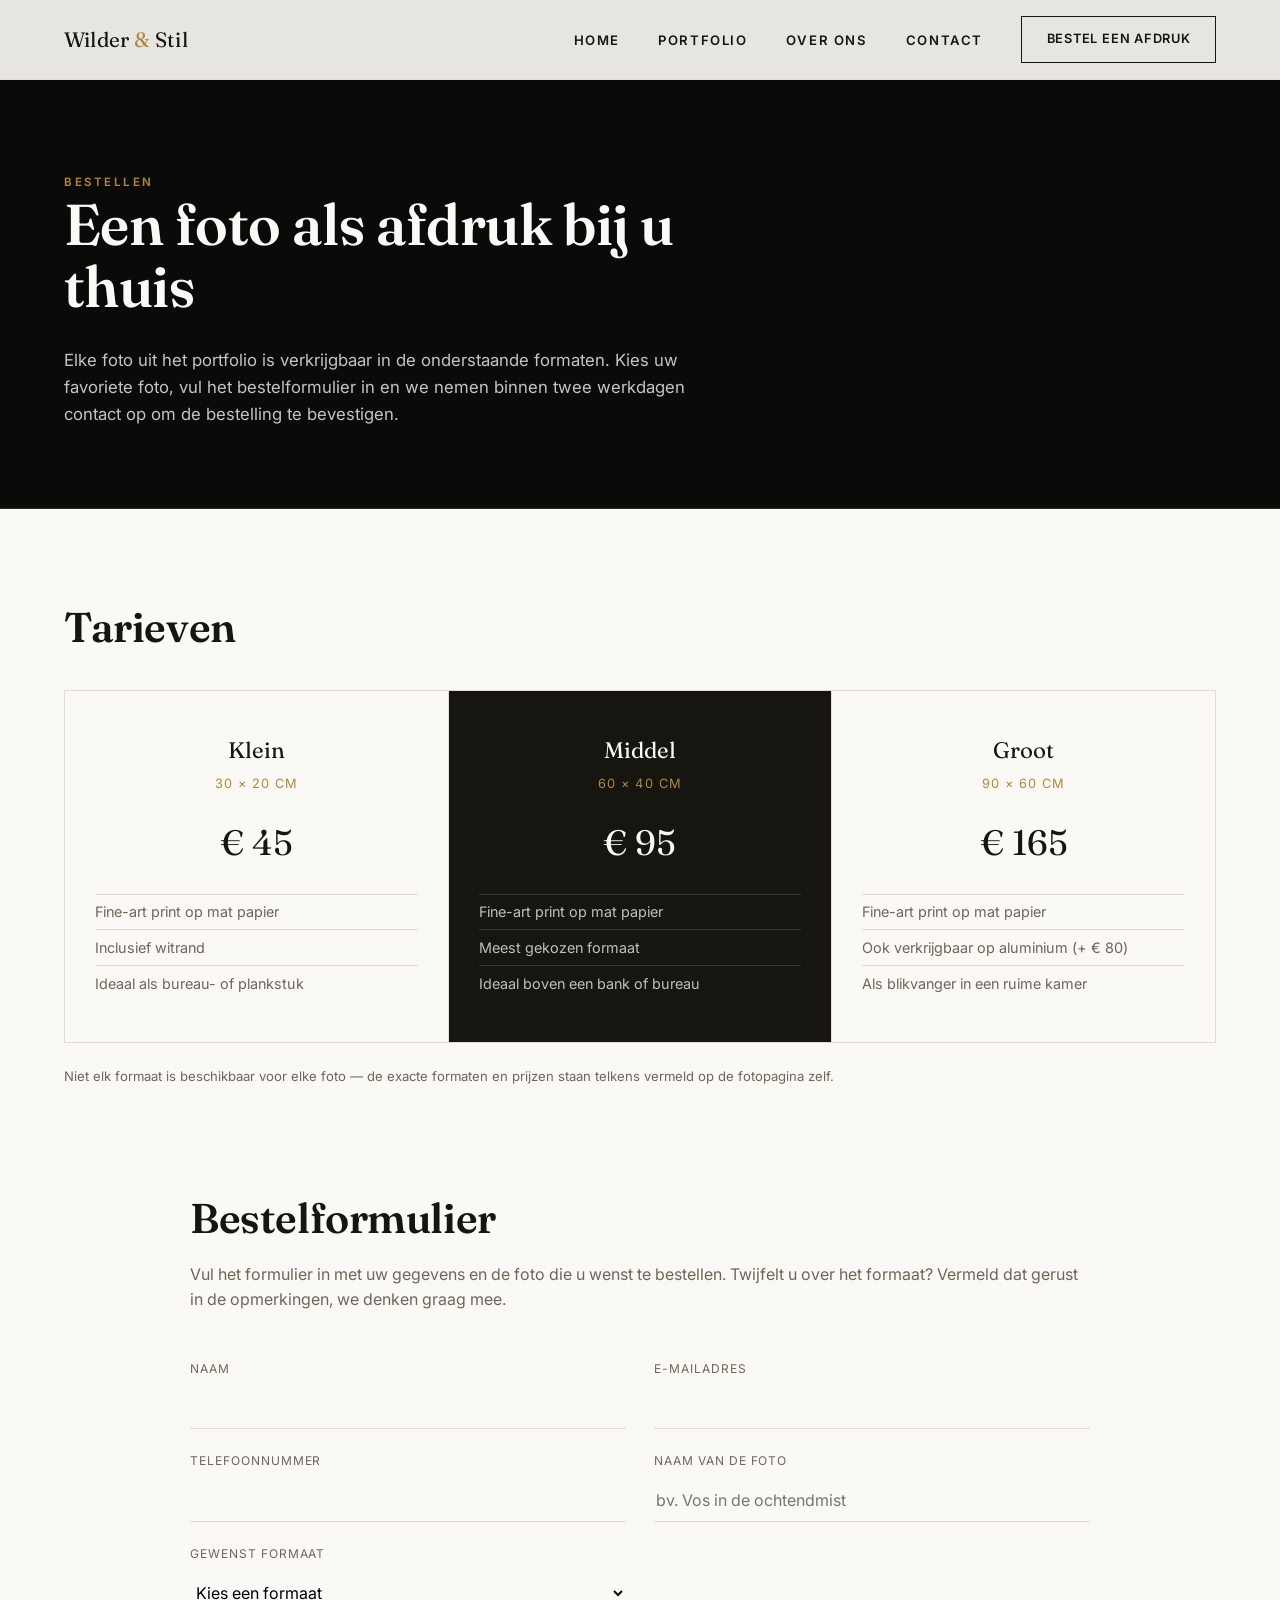
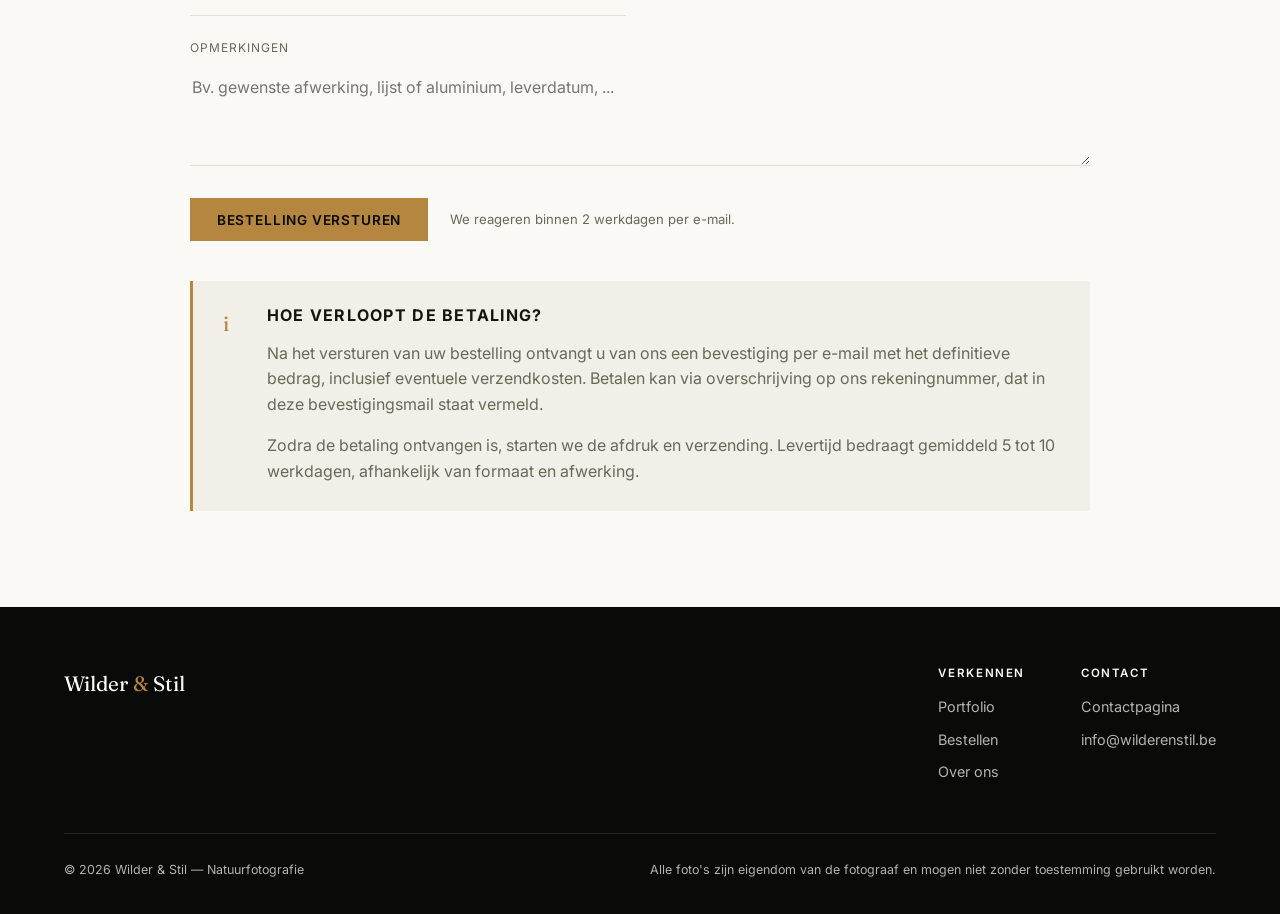
==== bestellen.html @ f69f2164 "Remove duplicate 'Bestellen' link from menu" ====
<!DOCTYPE html>
<html lang="nl">
<head>
<meta charset="UTF-8">
<meta name="viewport" content="width=device-width, initial-scale=1.0">
<title>Bestellen — Wilder &amp; Stil</title>
<meta name="description" content="Tarieven en bestelformulier voor afdrukken van natuurfotografie.">
<link rel="preconnect" href="https://fonts.googleapis.com">
<link href="https://fonts.googleapis.com/css2?family=Fraunces:opsz,wght@9..144,400;9..144,600;9..144,700&family=Inter:wght@400;500;600;700&display=swap" rel="stylesheet">
<link rel="stylesheet" href="css/style.css">
</head>
<body>

<header class="site-nav is-scrolled">
  <a href="index.html" class="logo">Wilder <span>&amp;</span> Stil</a>
  <button class="nav-toggle" aria-label="Menu" aria-expanded="false">☰</button>
  <nav>
    <ul class="nav-links">
      <li><a class="top-link" href="index.html">Home</a></li>
      <li class="has-menu">
        <a class="top-link" href="portfolio.html">Portfolio</a>
        <div class="mega-menu" data-mega-menu></div>
      </li>
      <li><a class="top-link" href="over-ons.html">Over ons</a></li>
      <li><a class="top-link" href="contact.html">Contact</a></li>
      <li><a class="btn btn-line nav-cta" href="bestellen.html">Bestel een afdruk</a></li>
    </ul>
  </nav>
</header>

<section class="page-header">
  <span class="eyebrow">Bestellen</span>
  <h1>Een foto als afdruk bij u thuis</h1>
  <p class="lead">Elke foto uit het portfolio is verkrijgbaar in de onderstaande formaten. Kies uw favoriete foto, vul het bestelformulier in en we nemen binnen twee werkdagen contact op om de bestelling te bevestigen.</p>
</section>

<!-- ============================================================ TARIEVEN -->
<section class="sectie" id="tarieven">
  <h2 style="margin-bottom:2.5rem;">Tarieven</h2>
  <div class="tarieven-grid">
    <div class="tarief-kaart">
      <div class="naam">Klein</div>
      <div class="maat">30 × 20 cm</div>
      <div class="prijs">€ 45</div>
      <ul>
        <li>Fine-art print op mat papier</li>
        <li>Inclusief witrand</li>
        <li>Ideaal als bureau- of plankstuk</li>
      </ul>
    </div>
    <div class="tarief-kaart uitgelicht">
      <div class="naam">Middel</div>
      <div class="maat">60 × 40 cm</div>
      <div class="prijs">€ 95</div>
      <ul>
        <li>Fine-art print op mat papier</li>
        <li>Meest gekozen formaat</li>
        <li>Ideaal boven een bank of bureau</li>
      </ul>
    </div>
    <div class="tarief-kaart">
      <div class="naam">Groot</div>
      <div class="maat">90 × 60 cm</div>
      <div class="prijs">€ 165</div>
      <ul>
        <li>Fine-art print op mat papier</li>
        <li>Ook verkrijgbaar op aluminium (+ € 80)</li>
        <li>Als blikvanger in een ruime kamer</li>
      </ul>
    </div>
  </div>
  <p class="form-note" style="margin-top:1.4rem;">Niet elk formaat is beschikbaar voor elke foto — de exacte formaten en prijzen staan telkens vermeld op de fotopagina zelf.</p>
</section>

<!-- ============================================================ BESTELFORMULIER -->
<section class="sectie" style="padding-top:0;">
  <div class="sectie-smal" style="max-width:900px;">
    <h2>Bestelformulier</h2>
    <p style="color:var(--c-tekst-zacht);">Vul het formulier in met uw gegevens en de foto die u wenst te bestellen. Twijfelt u over het formaat? Vermeld dat gerust in de opmerkingen, we denken graag mee.</p>

    <!-- Dit formulier gebruikt een mailto-koppeling zodat het meteen werkt
         op GitHub Pages, zonder server nodig. Wilt u de bestelling liever
         rechtstreeks in een online formulier ontvangen (bv. via Formspree
         of Netlify Forms), vervang dan de action + method hieronder door
         de instructies van die dienst. -->
    <form id="bestelformulier" class="form-grid">
      <div class="veld">
        <label for="naam">Naam</label>
        <input type="text" id="naam" name="naam" required>
      </div>
      <div class="veld">
        <label for="email">E-mailadres</label>
        <input type="email" id="email" name="email" required>
      </div>
      <div class="veld">
        <label for="telefoon">Telefoonnummer</label>
        <input type="tel" id="telefoon" name="telefoon">
      </div>
      <div class="veld">
        <label for="fotoNaam">Naam van de foto</label>
        <input type="text" id="fotoNaam" name="fotoNaam" placeholder="bv. Vos in de ochtendmist" required>
      </div>
      <div class="veld">
        <label for="formaat">Gewenst formaat</label>
        <select id="formaat" name="formaat" required>
          <option value="">Kies een formaat</option>
          <option value="30x20">30 × 20 cm — € 45</option>
          <option value="60x40">60 × 40 cm — € 95</option>
          <option value="90x60">90 × 60 cm — € 165</option>
          <option value="alu-90x60">Op aluminium, 90 × 60 cm — € 245</option>
          <option value="anders">Ander / niet zeker, zie opmerkingen</option>
        </select>
      </div>
      <div class="veld volledig">
        <label for="opmerkingen">Opmerkingen</label>
        <textarea id="opmerkingen" name="opmerkingen" placeholder="Bv. gewenste afwerking, lijst of aluminium, leverdatum, ..."></textarea>
      </div>
      <div class="volledig form-actions">
        <button type="submit" class="btn btn-goud">Bestelling versturen</button>
        <span class="form-note">We reageren binnen 2 werkdagen per e-mail.</span>
      </div>
    </form>
    <p class="form-succes" id="formSucces">Bedankt! Uw e-mailprogramma opent met de bestelgegevens al ingevuld — verstuur die e-mail om de bestelling definitief te maken.</p>

    <!-- ============================================================ BETALING -->
    <div class="betaal-info">
      <span class="stap-nr">i</span>
      <div>
        <h3 style="font-size:1rem;text-transform:uppercase;letter-spacing:.08em;font-family:var(--font-body);font-weight:700;margin-bottom:.5rem;">Hoe verloopt de betaling?</h3>
        <p style="color:var(--c-tekst-zacht);margin-bottom:.6rem;">Na het versturen van uw bestelling ontvangt u van ons een bevestiging per e-mail met het definitieve bedrag, inclusief eventuele verzendkosten. Betalen kan via overschrijving op ons rekeningnummer, dat in deze bevestigingsmail staat vermeld.</p>
        <p style="color:var(--c-tekst-zacht);margin-bottom:0;">Zodra de betaling ontvangen is, starten we de afdruk en verzending. Levertijd bedraagt gemiddeld 5 tot 10 werkdagen, afhankelijk van formaat en afwerking.</p>
      </div>
    </div>
  </div>
</section>

<footer class="site-footer">
  <div class="footer-top">
    <a href="index.html" class="logo">Wilder <span>&amp;</span> Stil</a>
    <div class="footer-links">
      <div>
        <h4>Verkennen</h4>
        <ul>
          <li><a href="portfolio.html">Portfolio</a></li>
          <li><a href="bestellen.html">Bestellen</a></li>
          <li><a href="over-ons.html">Over ons</a></li>
        </ul>
      </div>
      <div>
        <h4>Contact</h4>
        <ul>
          <li><a href="contact.html">Contactpagina</a></li>
          <li><a href="mailto:info@wilderenstil.be">info@wilderenstil.be</a></li>
        </ul>
      </div>
    </div>
  </div>
  <div class="footer-bottom">
    <span>© 2026 Wilder &amp; Stil — Natuurfotografie</span>
    <span>Alle foto's zijn eigendom van de fotograaf en mogen niet zonder toestemming gebruikt worden.</span>
  </div>
</footer>

<script src="js/data.js"></script>
<script src="js/main.js"></script>
<script>
  // Foto vooraf invullen als je via een fotopagina naar "Bestel deze foto" komt
  const parametersUrl = new URLSearchParams(window.location.search);
  const meegegevenTitel = parametersUrl.get("titel");
  if (meegegevenTitel){
    document.getElementById("fotoNaam").value = decodeURIComponent(meegegevenTitel.replace(/\+/g, " "));
  }

  // Formulier: bouwt een mailto-link op met alle gegevens, zodat de
  // bestelling meteen werkt zonder server (ideaal voor GitHub Pages).
  document.getElementById("bestelformulier").addEventListener("submit", function(e){
    e.preventDefault();
    const data = new FormData(this);
    const onderwerp = encodeURIComponent(`Bestelling: ${data.get("fotoNaam")}`);
    const body = encodeURIComponent(
`Naam: ${data.get("naam")}
E-mail: ${data.get("email")}
Telefoon: ${data.get("telefoon")}
Foto: ${data.get("fotoNaam")}
Formaat: ${data.get("formaat")}
Opmerkingen: ${data.get("opmerkingen")}`
    );
    window.location.href = `mailto:info@wilderenstil.be?subject=${onderwerp}&body=${body}`;
    document.getElementById("formSucces").classList.add("zichtbaar");
  });
</script>
</body>
</html>
---- css/style.css ----
/* ==========================================================================
   NATUURFOTOGRAFIE — stijlsysteem
   Kleur: ivoor / inkt / noir met een goud-accent.
   Type: Fraunces (display, met karakter) + Inter (body/UI).
   Signature: de "horizon-reveal" — bij het scrollen tekent een dunne
   gouden lijn zichzelf, als een horizon die verschijnt, terwijl de
   inhoud van elke sectie vanaf de zijkant instroomt.
   ========================================================================== */

:root{
  --c-ivoor:      #FAF9F5;
  --c-ivoor-dim:  #F1EFE8;
  --c-inkt:       #16150F;
  --c-noir:       #0A0A08;
  --c-noir-2:     #131210;
  --c-goud:       #B4863F;
  --c-goud-licht: #DDBD7C;
  --c-goud-dim:   #8C6A32;
  --c-lijn-licht: #E1DED2;
  --c-lijn-donker:#2A2820;
  --c-tekst-zacht:#6B6858;

  --font-display: 'Fraunces', 'Iowan Old Style', serif;
  --font-body:    'Inter', -apple-system, BlinkMacSystemFont, sans-serif;

  --maxw: 1320px;
  --pad: clamp(20px, 5vw, 72px);

  --dur: 0.9s;
  --ease: cubic-bezier(.22,.61,.36,1);
}

*, *::before, *::after{ box-sizing: border-box; }
html{ scroll-behavior: smooth; }
@media (prefers-reduced-motion: reduce){
  html{ scroll-behavior: auto; }
  *, *::before, *::after{ animation-duration: 0.001ms !important; transition-duration: 0.001ms !important; }
}

body{
  margin:0;
  background: var(--c-ivoor);
  color: var(--c-inkt);
  font-family: var(--font-body);
  font-size: 16px;
  line-height: 1.6;
  -webkit-font-smoothing: antialiased;
}

img{ max-width:100%; display:block; }
a{ color:inherit; text-decoration:none; }
ul{ margin:0; padding:0; list-style:none; }
button{ font-family: inherit; cursor:pointer; }
input, textarea, select{ font-family: inherit; font-size: 1rem; }

h1,h2,h3,h4{
  font-family: var(--font-display);
  font-weight: 600;
  line-height: 1.08;
  margin: 0 0 .5em;
  letter-spacing: -0.01em;
}

.eyebrow{
  font-family: var(--font-body);
  font-size: .72rem;
  letter-spacing: .22em;
  text-transform: uppercase;
  color: var(--c-goud);
  font-weight: 600;
}

.wrap{ max-width: var(--maxw); margin: 0 auto; padding-left: var(--pad); padding-right: var(--pad); }

/* -------------------------------------------------------------- knoppen */
.btn{
  display:inline-flex;
  align-items:center;
  gap:.6em;
  padding: .95em 1.9em;
  border: 1px solid currentColor;
  background: transparent;
  font-size: .85rem;
  letter-spacing: .06em;
  text-transform: uppercase;
  font-weight: 600;
  transition: background var(--dur) var(--ease), color var(--dur) var(--ease), border-color var(--dur) var(--ease);
}
.btn-goud{
  color: var(--c-noir);
  background: var(--c-goud);
  border-color: var(--c-goud);
}
.btn-goud:hover{ background: var(--c-goud-licht); border-color: var(--c-goud-licht); }
.btn-line{ color: inherit; }
.btn-line:hover{ background: var(--c-inkt); color: var(--c-ivoor); border-color: var(--c-inkt); }
.btn-line.licht:hover{ background: var(--c-ivoor); color: var(--c-inkt); border-color: var(--c-ivoor); }

/* -------------------------------------------------------------- navigatie */
.site-nav{
  position: fixed;
  top:0; left:0; right:0;
  z-index: 100;
  display:flex;
  align-items:center;
  justify-content:space-between;
  padding: 26px var(--pad);
  color: var(--c-ivoor);
  transition: background var(--dur) var(--ease), padding var(--dur) var(--ease), color var(--dur) var(--ease), box-shadow var(--dur) var(--ease);
}
.site-nav.is-scrolled{
  background: rgba(250,249,245,.92);
  backdrop-filter: blur(10px);
  color: var(--c-inkt);
  padding-top: 16px;
  padding-bottom: 16px;
  box-shadow: 0 1px 0 var(--c-lijn-licht);
}
.site-nav .logo{
  font-family: var(--font-display);
  font-size: 1.3rem;
  letter-spacing: .01em;
}
.site-nav .logo span{ color: var(--c-goud); }

.nav-links{ display:flex; align-items:center; gap: 2.4rem; }
.nav-links > li{ position: relative; }
.nav-links a.top-link{
  font-size: .82rem;
  letter-spacing:.12em;
  text-transform: uppercase;
  font-weight: 600;
  padding: 6px 0;
  position:relative;
}
.nav-links a.top-link::after{
  content:"";
  position:absolute; left:0; bottom:-2px;
  height:1px; width:100%;
  background: var(--c-goud);
  transform: scaleX(0);
  transform-origin: right;
  transition: transform .4s var(--ease);
}
.nav-links a.top-link:hover::after,
.nav-links li.has-menu:hover a.top-link::after{ transform: scaleX(1); transform-origin: left; }

.nav-cta{ font-size:.8rem; }

.nav-toggle{ display:none; }

/* mini-menu: enkel categorienamen bij hover op "Portfolio" — bewust
   zonder foto's, zodat je snel en rustig een categorie kiest. Foto's
   verschijnen pas op de portfolio-pagina zelf. */
.mega-menu{
  position:absolute;
  top: 100%; left: 50%;
  transform: translate(-50%, 4px);
  margin-top: 22px;
  min-width: 220px;
  background: var(--c-ivoor);
  color: var(--c-inkt);
  box-shadow: 0 20px 48px rgba(10,10,8,.22);
  border-top: 2px solid var(--c-goud);
  padding: 10px 0;
  display:flex;
  flex-direction: column;
  opacity:0;
  visibility:hidden;
  transition: opacity .25s var(--ease), transform .25s var(--ease), visibility .25s;
}
.nav-links li.has-menu:hover .mega-menu,
.nav-links li.has-menu:focus-within .mega-menu{
  opacity:1; visibility:visible; transform: translate(-50%, 0);
}
.mega-menu a{
  display:flex;
  align-items:center;
  justify-content:space-between;
  gap: 14px;
  padding: 13px 22px;
  font-size:.82rem;
  letter-spacing:.03em;
  transition: background .2s, padding-left .2s var(--ease), color .2s;
}
.mega-menu a::after{
  content:"→";
  color: var(--c-goud);
  opacity:0;
  transform: translateX(-4px);
  transition: opacity .2s var(--ease), transform .2s var(--ease);
}
.mega-menu a:hover{
  background: var(--c-ivoor-dim);
  padding-left: 26px;
  color: var(--c-goud-dim);
}
.mega-menu a:hover::after{ opacity:1; transform: translateX(0); }
.mega-menu a + a{ border-top: 1px solid var(--c-lijn-licht); }

/* ============================================================== HERO / SLIDESHOW */
.hero{
  position: relative;
  height: 100vh;
  min-height: 560px;
  width:100%;
  overflow: hidden;
  background: var(--c-noir);
}
.hero-slide{
  position:absolute; inset:0;
  background-size: cover;
  background-position: center;
  opacity:0;
  transform: scale(1.08);
  transition: opacity 1.6s ease, transform 8s linear;
}
.hero-slide.is-active{ opacity:1; transform: scale(1); }
.hero::after{
  content:"";
  position:absolute; inset:0;
  background: linear-gradient(180deg, rgba(10,10,8,.35) 0%, rgba(10,10,8,.15) 40%, rgba(10,10,8,.65) 100%);
  pointer-events:none;
}
.hero-inner{
  position: relative;
  z-index: 2;
  height:100%;
  display:flex;
  flex-direction:column;
  justify-content:flex-end;
  padding: 0 var(--pad) 88px;
  color: var(--c-ivoor);
}
.hero-inner .eyebrow{ color: var(--c-goud-licht); }
.hero-title{
  font-size: clamp(2.6rem, 6vw, 5.4rem);
  max-width: 14ch;
}
.hero-sub{
  max-width: 46ch;
  color: rgba(250,249,245,.86);
  font-size: 1.05rem;
  margin-bottom: 2rem;
}
.hero-actions{ display:flex; gap: 1rem; flex-wrap:wrap; }

.hero-dots{
  position:absolute;
  right: var(--pad); bottom: 46px;
  z-index: 3;
  display:flex; gap:.5rem;
}
.hero-dots button{
  width:26px; height:2px; border:0; background: rgba(250,249,245,.4); padding:0;
  transition: background .4s;
}
.hero-dots button.is-active{ background: var(--c-goud); }

.scroll-cue{
  position:absolute;
  left: var(--pad); bottom: 46px;
  z-index:3;
  color: rgba(250,249,245,.8);
  display:flex; align-items:center; gap:.7rem;
  font-size:.72rem; letter-spacing:.18em; text-transform:uppercase;
}
.scroll-cue .line{ width:1px; height:34px; background: rgba(250,249,245,.5); position:relative; overflow:hidden; }
.scroll-cue .line::after{
  content:""; position:absolute; left:0; top:-100%; width:100%; height:100%;
  background: var(--c-goud);
  animation: cue-fall 1.8s ease-in-out infinite;
}
@keyframes cue-fall{ 0%{ top:-100%; } 60%{ top:100%; } 100%{ top:100%; } }

/* ============================================================== REVEAL-BARS (home) */
.bars{ background: var(--c-ivoor); }
.bar{
  display:grid;
  grid-template-columns: 1fr 1fr;
  min-height: 62vh;
  border-top: 1px solid var(--c-lijn-licht);
  overflow:hidden;
}
.bar:nth-of-type(even) .bar-media{ order:2; }
.bar-media{
  position:relative;
  overflow:hidden;
  clip-path: inset(0 100% 0 0);
  transition: clip-path 1.1s var(--ease);
}
.bar:nth-of-type(even) .bar-media{ clip-path: inset(0 0 0 100%); }
.bar.in-view .bar-media{ clip-path: inset(0 0 0 0); }
.bar-media img{
  width:100%; height:100%; object-fit:cover;
  transform: scale(1.12);
  transition: transform 1.3s var(--ease);
}
.bar.in-view .bar-media img{ transform: scale(1); }

.bar-content{
  display:flex; flex-direction:column; justify-content:center;
  padding: clamp(32px, 5vw, 80px);
  position:relative;
}
.bar-content .horizon{
  width:0; height:1px; background: var(--c-goud);
  margin-bottom: 26px;
  transition: width 1s var(--ease) .25s;
}
.bar.in-view .bar-content .horizon{ width: 64px; }

.bar-content .opacity-group{
  opacity:0; transform: translateY(18px);
  transition: opacity .9s var(--ease) .3s, transform .9s var(--ease) .3s;
}
.bar.in-view .bar-content .opacity-group{ opacity:1; transform: translateY(0); }

.bar-content h3{ font-size: clamp(1.9rem, 3vw, 2.7rem); }
.bar-content p{ color: var(--c-tekst-zacht); max-width: 46ch; margin-bottom: 1.7rem; }

@media (max-width: 860px){
  .bar{ grid-template-columns: 1fr; min-height: auto; }
  .bar-media{ height: 46vh; clip-path: inset(0 0 100% 0) !important; }
  .bar.in-view .bar-media{ clip-path: inset(0 0 0 0) !important; }
  .mega-menu{ grid-template-columns: repeat(2, 1fr); left:0; transform: translate(0,8px); }
  .nav-links li.has-menu:hover .mega-menu{ transform: translate(0,0); }
}

/* ============================================================== PAGINA-HEADER (niet-home) */
.page-header{
  padding: 168px var(--pad) 64px;
  background: var(--c-noir);
  color: var(--c-ivoor);
  border-bottom: 1px solid var(--c-lijn-donker);
}
.page-header.licht{
  background: var(--c-ivoor); color: var(--c-inkt);
  border-bottom-color: var(--c-lijn-licht);
}
.page-header h1{ font-size: clamp(2.2rem, 4.6vw, 3.6rem); max-width: 18ch; }
.page-header p.lead{ max-width: 58ch; color: rgba(250,249,245,.78); font-size: 1.05rem; }
.page-header.licht p.lead{ color: var(--c-tekst-zacht); }

/* ============================================================== PORTFOLIO — categorieën overzicht */
.cat-grid{
  display:grid;
  grid-template-columns: repeat(3, 1fr);
  gap: 2px;
  background: var(--c-lijn-licht);
}
.cat-card{
  position:relative;
  aspect-ratio: 3/4;
  overflow:hidden;
  background: var(--c-noir);
  display:block;
}
.cat-card img{
  width:100%; height:100%; object-fit:cover;
  transition: transform 1s var(--ease), filter .6s;
  filter: saturate(.92) brightness(.86);
}
.cat-card:hover img{ transform: scale(1.06); filter: saturate(1) brightness(.72); }
.cat-card::after{
  content:""; position:absolute; inset:0;
  background: linear-gradient(180deg, transparent 40%, rgba(10,10,8,.75) 100%);
}
.cat-card .label{
  position:absolute; left:28px; bottom:26px; right:28px; z-index:2; color:#fff;
}
.cat-card .label .eyebrow{ display:block; margin-bottom:.3rem; }
.cat-card .label h3{ font-size: 1.5rem; margin:0; }
@media (max-width: 860px){ .cat-grid{ grid-template-columns: 1fr 1fr; } }
@media (max-width: 560px){ .cat-grid{ grid-template-columns: 1fr; } }

/* ============================================================== FILTERS (categoriepagina) */
.filter-bar{
  position: sticky; top:0; z-index: 40;
  background: rgba(250,249,245,.94);
  backdrop-filter: blur(10px);
  border-bottom: 1px solid var(--c-lijn-licht);
  padding: 18px var(--pad);
  display:flex; flex-wrap:wrap; gap: 10px 28px; align-items:center;
}
.filter-groep{ display:flex; align-items:center; gap:8px; flex-wrap:wrap; }
.filter-groep .fg-label{ font-size:.7rem; letter-spacing:.14em; text-transform:uppercase; color:var(--c-tekst-zacht); margin-right:2px;}
.chip{
  border: 1px solid var(--c-lijn-licht);
  background: transparent;
  padding: .45em 1em;
  font-size: .8rem;
  border-radius: 999px;
  transition: all .25s var(--ease);
}
.chip:hover{ border-color: var(--c-goud); }
.chip.is-active{ background: var(--c-inkt); border-color: var(--c-inkt); color: var(--c-ivoor); }
.chip-reset{ font-size:.75rem; color: var(--c-goud-dim); text-decoration: underline; margin-left:auto; background:none; border:0; }

/* ============================================================== FOTOGRID
   Grote, brede foto's (de meeste natuurfoto's zijn liggend), twee naast
   elkaar op desktop, edge-to-edge over het volle scherm. */
.photo-grid{
  display:grid;
  grid-template-columns: repeat(2, 1fr);
  gap: 4px;
  padding: 4px;
  width: 100%;
}
.photo-card{
  position:relative;
  aspect-ratio: 3/2;
  overflow:hidden;
  background: var(--c-lijn-licht);
  display:block;
}
.photo-card img{ width:100%; height:100%; object-fit:cover; transition: transform 1s var(--ease); }
.photo-card:hover img{ transform: scale(1.05); }
.photo-card .titel-strip{
  position:absolute; left:0; right:0; bottom:0;
  padding: 26px 30px;
  background: linear-gradient(180deg, transparent, rgba(10,10,8,.78));
  color:#fff;
  font-family: var(--font-display);
  font-size: 1.3rem;
  letter-spacing:.01em;
  opacity: .96;
}
.photo-card[hidden]{ display:none; }
.empty-state{ padding: 80px var(--pad); text-align:center; color: var(--c-tekst-zacht); display:none; }
.empty-state.zichtbaar{ display:block; }

@media (max-width: 860px){
  .photo-grid{ grid-template-columns: 1fr; }
  .photo-card{ aspect-ratio: 4/3; }
  .photo-card .titel-strip{ font-size: 1.05rem; padding: 18px 20px; }
}

/* ============================================================== FOTODETAIL */
.foto-detail{
  display:grid;
  grid-template-columns: 1.5fr 1fr;
  gap: 0;
}
.foto-detail .foto-groot{ background: var(--c-noir); }
.foto-detail .foto-groot img{ width:100%; height:100%; object-fit:cover; max-height: 86vh; }
.foto-detail .foto-info{
  padding: clamp(36px, 5vw, 76px);
  display:flex; flex-direction:column; justify-content:center;
}
.foto-info .terug{ font-size:.78rem; letter-spacing:.1em; text-transform:uppercase; color:var(--c-goud-dim); margin-bottom: 1.6rem; display:inline-block; }
.foto-info h1{ font-size: clamp(1.8rem, 3vw, 2.6rem); }
.foto-info .beschrijving{ color: var(--c-tekst-zacht); margin-bottom: 1.8rem; }
.foto-info .kenmerken{ display:flex; flex-wrap:wrap; gap:8px; margin-bottom: 2rem; }
.foto-info .kenmerken span{
  font-size:.72rem; letter-spacing:.06em; text-transform:uppercase;
  border:1px solid var(--c-lijn-licht); padding:.4em .9em; border-radius:999px; color: var(--c-tekst-zacht);
}
.formaten-lijst{ border-top:1px solid var(--c-lijn-licht); margin-bottom: 2rem; }
.formaten-lijst li{
  display:flex; justify-content:space-between; padding: .8em 0;
  border-bottom:1px solid var(--c-lijn-licht); font-size:.95rem;
}
.formaten-lijst li b{ color: var(--c-goud-dim); font-weight:600; }
@media (max-width: 860px){ .foto-detail{ grid-template-columns:1fr; } .foto-detail .foto-groot img{ max-height: 60vh; } }

/* ============================================================== ALGEMENE SECTIES */
.sectie{ padding: 96px var(--pad); }
.sectie-smal{ max-width: 780px; margin: 0 auto; }
.sectie h2{ font-size: clamp(1.8rem, 3.4vw, 2.6rem); }
.sectie .intro-tekst p{ color: var(--c-tekst-zacht); font-size: 1.05rem; margin-bottom: 1.3em; }
.sectie .intro-tekst p:last-child{ margin-bottom:0; }

/* -------------------------------------------------------------- tarieven */
.tarieven-grid{
  display:grid;
  grid-template-columns: repeat(3, 1fr);
  gap: 1px;
  background: var(--c-lijn-licht);
  border: 1px solid var(--c-lijn-licht);
}
.tarief-kaart{
  background: var(--c-ivoor);
  padding: 42px 30px;
  text-align:center;
}
.tarief-kaart.uitgelicht{ background: var(--c-inkt); color: var(--c-ivoor); }
.tarief-kaart .naam{ font-family: var(--font-display); font-size: 1.4rem; margin-bottom:.3rem; }
.tarief-kaart .maat{ color: var(--c-goud); font-size:.8rem; letter-spacing:.08em; text-transform:uppercase; margin-bottom:1.3rem; }
.tarief-kaart .prijs{ font-size: 2.2rem; font-family: var(--font-display); margin-bottom: 1.4rem; }
.tarief-kaart .prijs sup{ font-size: 1rem; }
.tarief-kaart ul{ text-align:left; font-size:.9rem; }
.tarief-kaart ul li{ padding: .4em 0; border-top:1px solid rgba(150,140,110,.25); color: var(--c-tekst-zacht); }
.tarief-kaart.uitgelicht ul li{ color: rgba(250,249,245,.75); border-top-color: rgba(250,249,245,.15); }
@media (max-width: 860px){ .tarieven-grid{ grid-template-columns: 1fr; } }

/* -------------------------------------------------------------- betaling info */
.betaal-info{
  display:flex; gap: 18px; align-items:flex-start;
  background: var(--c-ivoor-dim);
  border-left: 3px solid var(--c-goud);
  padding: 26px 30px;
  margin-top: 40px;
}
.betaal-info .stap-nr{
  font-family: var(--font-display); color: var(--c-goud); font-size:1.3rem; min-width:1.6rem;
}

/* -------------------------------------------------------------- formulier */
.form-grid{
  display:grid; grid-template-columns: 1fr 1fr; gap: 22px 28px;
  margin-top: 46px;
}
.form-grid .volledig{ grid-column: 1 / -1; }
.veld{ display:flex; flex-direction:column; gap:8px; }
.veld label{ font-size:.75rem; letter-spacing:.08em; text-transform:uppercase; color: var(--c-tekst-zacht); }
.veld input, .veld select, .veld textarea{
  border: none; border-bottom: 1px solid var(--c-lijn-licht);
  background: transparent; padding: .7em .1em;
  transition: border-color .3s;
}
.veld input:focus, .veld select:focus, .veld textarea:focus{
  outline:none; border-bottom-color: var(--c-goud);
}
.veld textarea{ resize: vertical; min-height: 100px; }
.form-actions{ margin-top: 10px; display:flex; align-items:center; gap: 1.4rem; flex-wrap:wrap; }
.form-note{ font-size:.82rem; color: var(--c-tekst-zacht); }
.form-succes{
  display:none; margin-top: 26px; padding: 18px 22px;
  background: var(--c-ivoor-dim); border-left: 3px solid var(--c-goud); font-size:.95rem;
}
.form-succes.zichtbaar{ display:block; }
@media (max-width: 700px){ .form-grid{ grid-template-columns: 1fr; } }

/* ============================================================== FOOTER */
.site-footer{
  background: var(--c-noir);
  color: rgba(250,249,245,.7);
  padding: 60px var(--pad) 34px;
}
.footer-top{
  display:flex; justify-content:space-between; gap: 40px; flex-wrap:wrap;
  padding-bottom: 40px; border-bottom: 1px solid var(--c-lijn-donker);
}
.footer-top .logo{ font-family: var(--font-display); font-size:1.3rem; color: var(--c-ivoor); }
.footer-top .logo span{ color: var(--c-goud); }
.footer-links{ display:flex; gap: 3.5rem; flex-wrap:wrap; }
.footer-links h4{ color: var(--c-ivoor); font-size:.72rem; letter-spacing:.14em; text-transform:uppercase; font-family: var(--font-body); margin-bottom: 1rem; }
.footer-links li{ margin-bottom:.6rem; font-size:.9rem; }
.footer-links a:hover{ color: var(--c-goud-licht); }
.footer-bottom{ display:flex; justify-content:space-between; padding-top: 26px; font-size:.78rem; flex-wrap:wrap; gap:10px; }

/* ============================================================== over ons / contact korte teksten */
.duo-kolom{ display:grid; grid-template-columns: .9fr 1.1fr; gap: 56px; align-items:center; }
.duo-kolom img{ width:100%; height:100%; object-fit:cover; aspect-ratio: 4/5; }
@media (max-width: 860px){ .duo-kolom{ grid-template-columns:1fr; } }

.contact-grid{ display:grid; grid-template-columns: 1fr 1fr; gap: 60px; }
.contact-blok h3{ font-size: 1rem; text-transform:uppercase; letter-spacing:.08em; font-family: var(--font-body); font-weight:700; margin-bottom:.6rem; }
.contact-blok p, .contact-blok a{ color: var(--c-tekst-zacht); }
@media (max-width: 860px){ .contact-grid{ grid-template-columns: 1fr; gap: 30px; } }
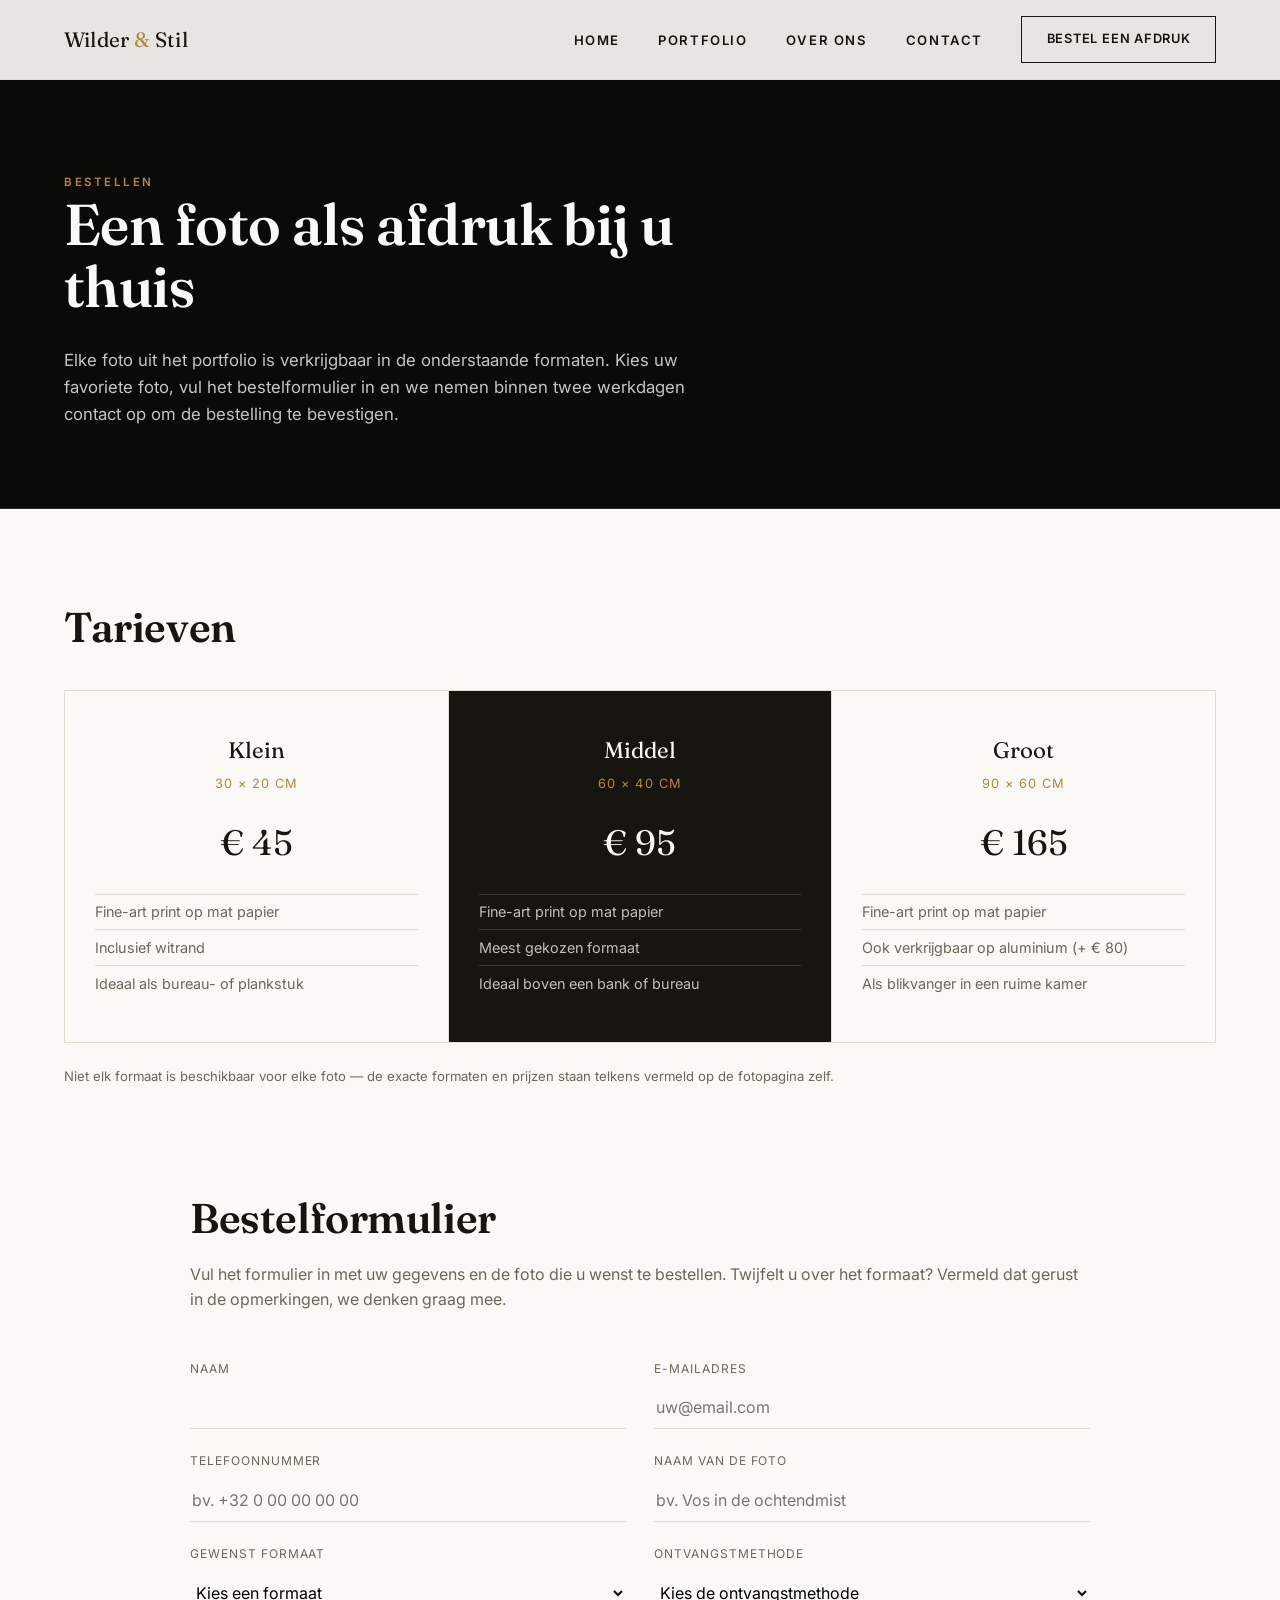
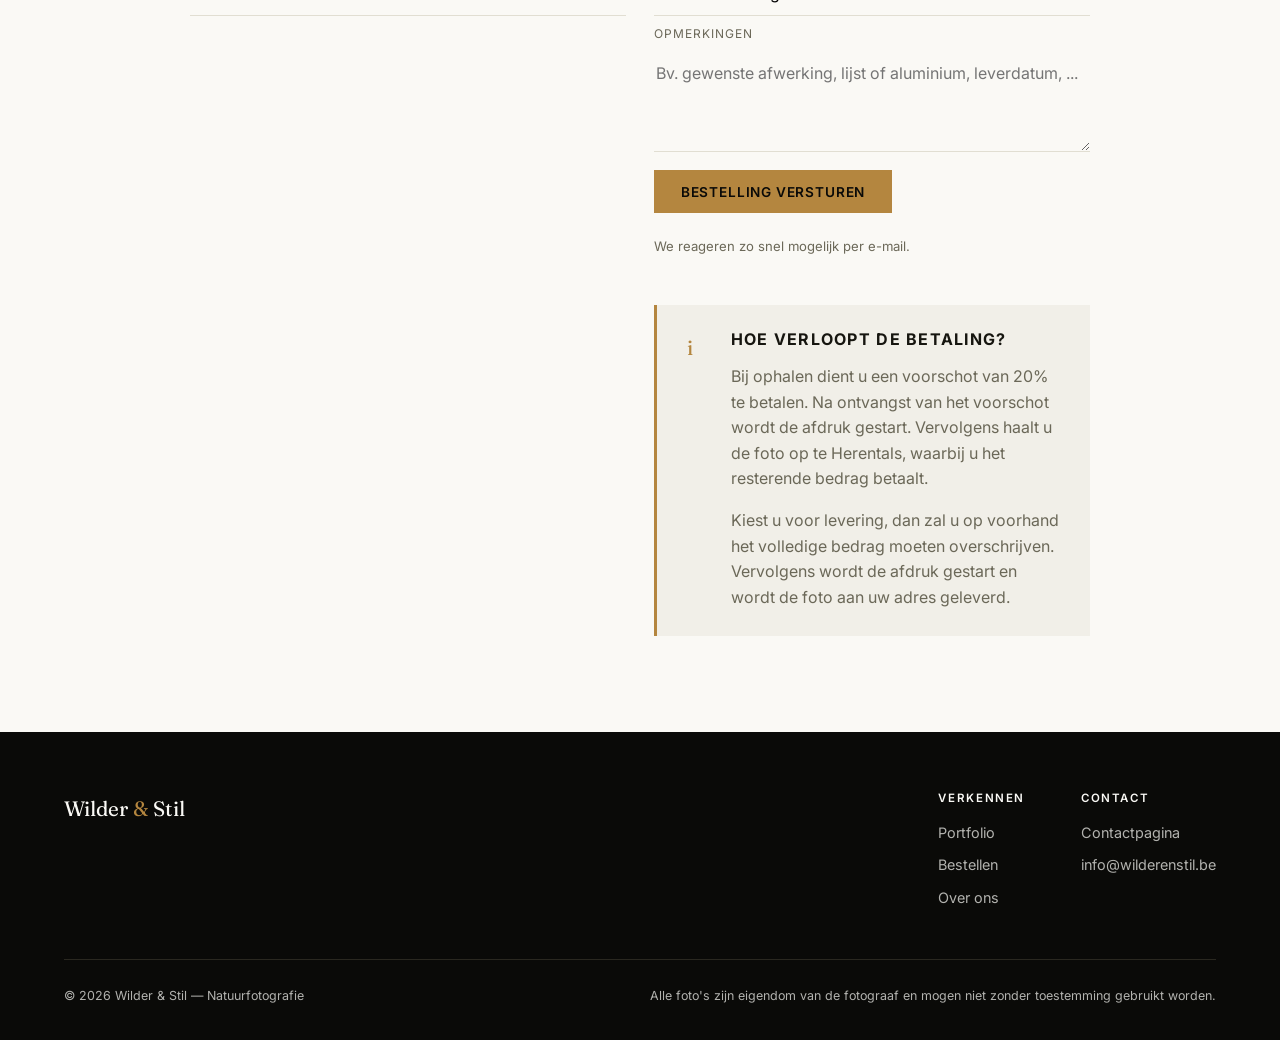
==== commit 1b873ac6: "Enhance form with placeholders and new delivery options Updated input fields to include placeholders" ====
--- a/bestellen.html
+++ b/bestellen.html
@@ -90,11 +90,11 @@
       </div>
       <div class="veld">
         <label for="email">E-mailadres</label>
-        <input type="email" id="email" name="email" required>
+        <input type="email" id="email" name="email" placeholder="uw@email.com" required>
       </div>
       <div class="veld">
         <label for="telefoon">Telefoonnummer</label>
-        <input type="tel" id="telefoon" name="telefoon">
+        <input type="tel" id="telefoon" name="telefoon" placeholder="bv. +32 0 00 00 00 00" required>
       </div>
       <div class="veld">
         <label for="fotoNaam">Naam van de foto</label>
@@ -111,24 +111,31 @@
           <option value="anders">Ander / niet zeker, zie opmerkingen</option>
         </select>
       </div>
+      <div class="veld">
+        <label for="ontvangstmethode">Ontvangstmethode</label>
+        <select id="ontvangstmethode" name="ontvangstmethode" required>
+          <option value="">Kies de ontvangstmethode</option>
+          <option value="ophalen">ophalen</option>
+          <option value="levering">leveren</option>
+        </select>
       <div class="veld volledig">
         <label for="opmerkingen">Opmerkingen</label>
         <textarea id="opmerkingen" name="opmerkingen" placeholder="Bv. gewenste afwerking, lijst of aluminium, leverdatum, ..."></textarea>
       </div>
       <div class="volledig form-actions">
         <button type="submit" class="btn btn-goud">Bestelling versturen</button>
-        <span class="form-note">We reageren binnen 2 werkdagen per e-mail.</span>
+        <span class="form-note">We reageren zo snel mogelijk per e-mail.</span>
       </div>
     </form>
-    <p class="form-succes" id="formSucces">Bedankt! Uw e-mailprogramma opent met de bestelgegevens al ingevuld — verstuur die e-mail om de bestelling definitief te maken.</p>
+    <p class="form-succes" id="formSucces">Bedankt! Uw bestelling wordt verwerkt. We houden u op de hoogte via e-mail.</p>
 
     <!-- ============================================================ BETALING -->
     <div class="betaal-info">
       <span class="stap-nr">i</span>
       <div>
         <h3 style="font-size:1rem;text-transform:uppercase;letter-spacing:.08em;font-family:var(--font-body);font-weight:700;margin-bottom:.5rem;">Hoe verloopt de betaling?</h3>
-        <p style="color:var(--c-tekst-zacht);margin-bottom:.6rem;">Na het versturen van uw bestelling ontvangt u van ons een bevestiging per e-mail met het definitieve bedrag, inclusief eventuele verzendkosten. Betalen kan via overschrijving op ons rekeningnummer, dat in deze bevestigingsmail staat vermeld.</p>
-        <p style="color:var(--c-tekst-zacht);margin-bottom:0;">Zodra de betaling ontvangen is, starten we de afdruk en verzending. Levertijd bedraagt gemiddeld 5 tot 10 werkdagen, afhankelijk van formaat en afwerking.</p>
+        <p style="color:var(--c-tekst-zacht);margin-bottom:.6rem;">Bij ophalen dient u een voorschot van 20% te betalen. Na ontvangst van het voorschot wordt de afdruk gestart. Vervolgens haalt u de foto op te Herentals, waarbij u het resterende bedrag betaalt.</p>
+        <p style="color:var(--c-tekst-zacht);margin-bottom:0;">Kiest u voor levering, dan zal u op voorhand het volledige bedrag moeten overschrijven. Vervolgens wordt de afdruk gestart en wordt de foto aan uw adres geleverd.</p>
       </div>
     </div>
   </div>
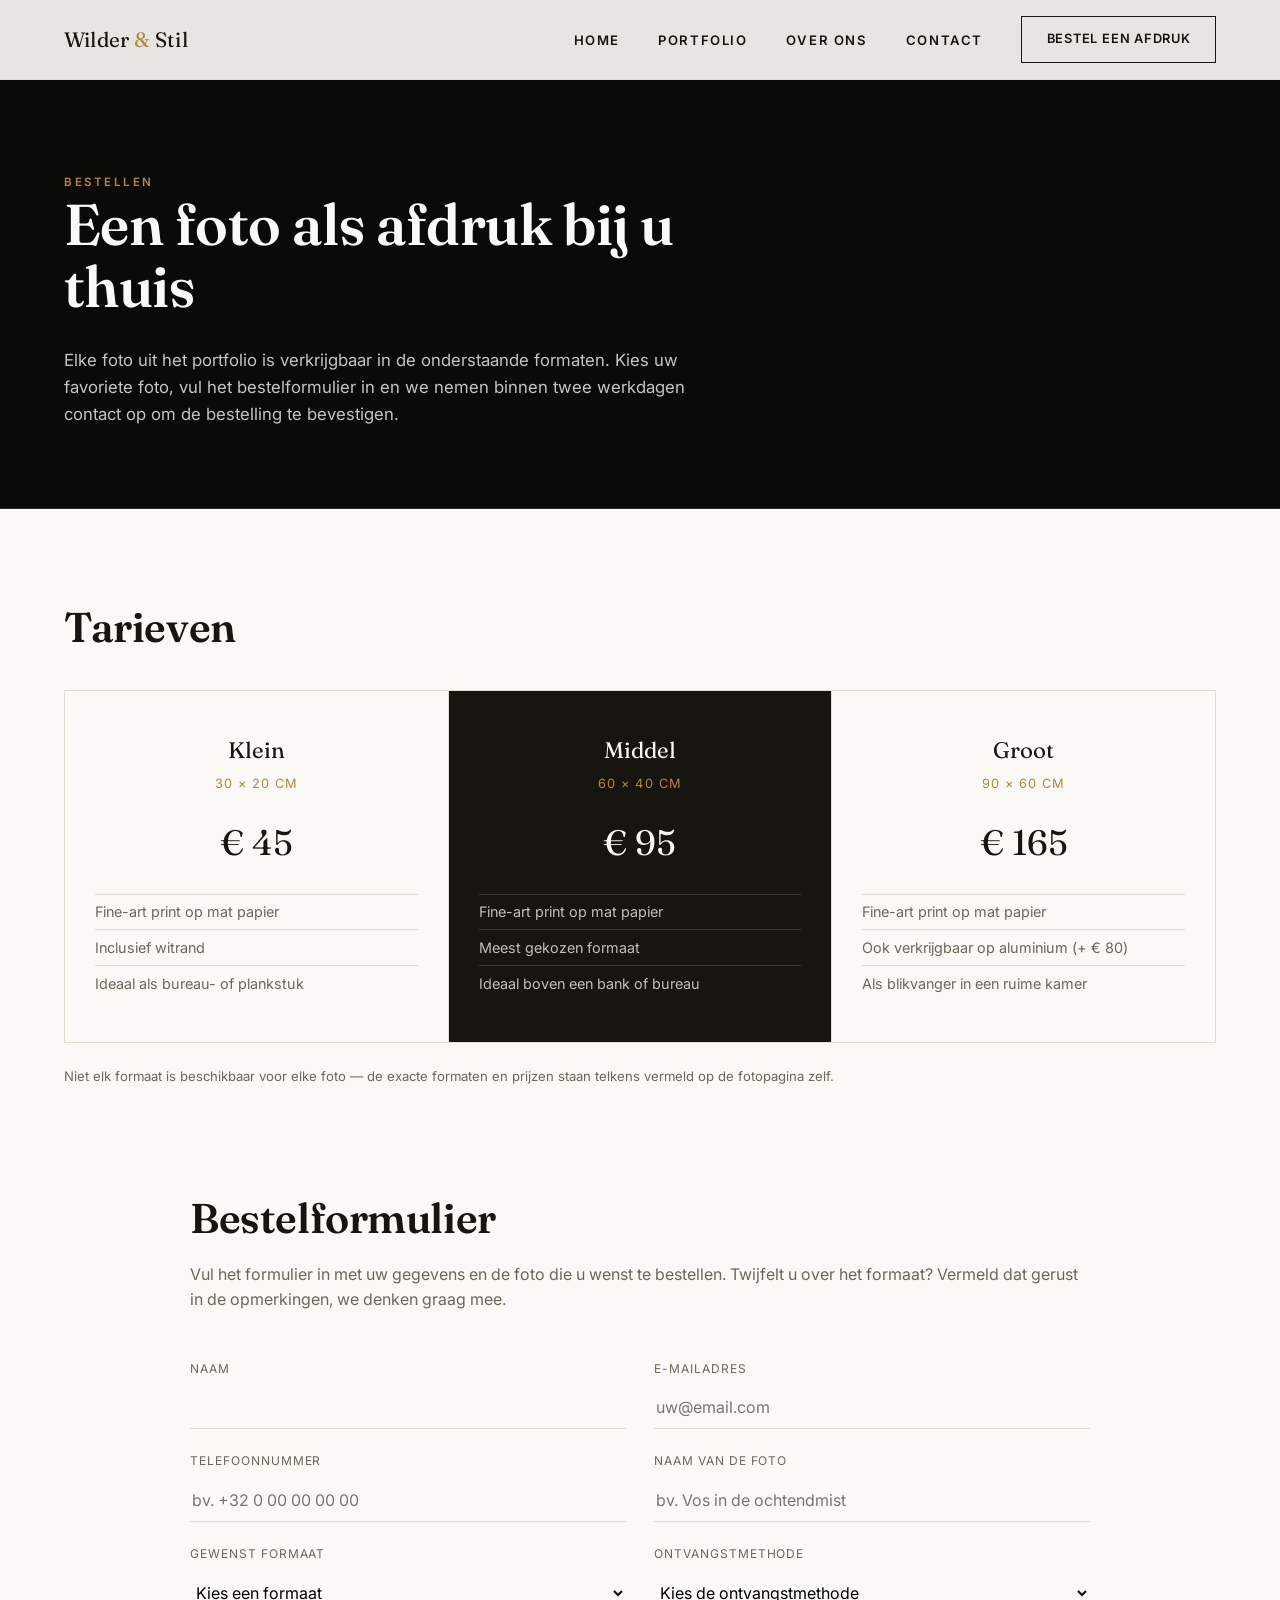
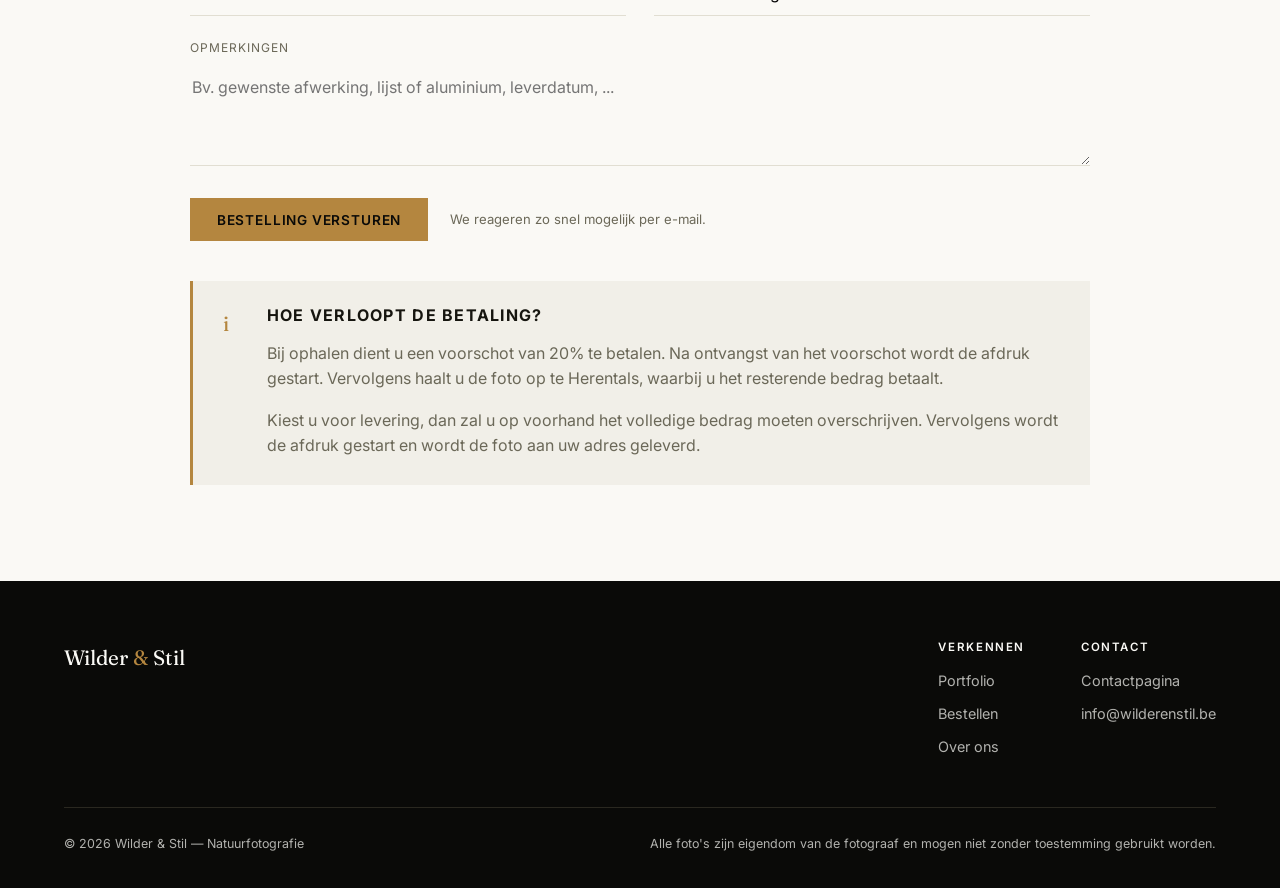
==== commit 447312d5: "Include 'Ontvangstmethode' in email body Added the 'Ontvangstmethode' field to the email body." ====
--- a/bestellen.html
+++ b/bestellen.html
@@ -118,6 +118,7 @@
           <option value="ophalen">ophalen</option>
           <option value="levering">leveren</option>
         </select>
+      </div>
       <div class="veld volledig">
         <label for="opmerkingen">Opmerkingen</label>
         <textarea id="opmerkingen" name="opmerkingen" placeholder="Bv. gewenste afwerking, lijst of aluminium, leverdatum, ..."></textarea>
@@ -190,6 +191,7 @@
 Telefoon: ${data.get("telefoon")}
 Foto: ${data.get("fotoNaam")}
 Formaat: ${data.get("formaat")}
+Ontvangstmethode: ${data.get("ontvangstmethode")}
 Opmerkingen: ${data.get("opmerkingen")}`
     );
     window.location.href = `mailto:info@wilderenstil.be?subject=${onderwerp}&body=${body}`;
--- a/css/style.css
+++ b/css/style.css
@@ -510,6 +510,9 @@
 .form-grid{
   display:grid; grid-template-columns: 1fr 1fr; gap: 22px 28px;
   margin-top: 46px;
+  /* zorgt dat #bestelformulier niet achter de vaste navigatiebalk
+     verdwijnt wanneer er via "Bestel deze foto" naartoe gesprongen wordt */
+  scroll-margin-top: 110px;
 }
 .form-grid .volledig{ grid-column: 1 / -1; }
 .veld{ display:flex; flex-direction:column; gap:8px; }
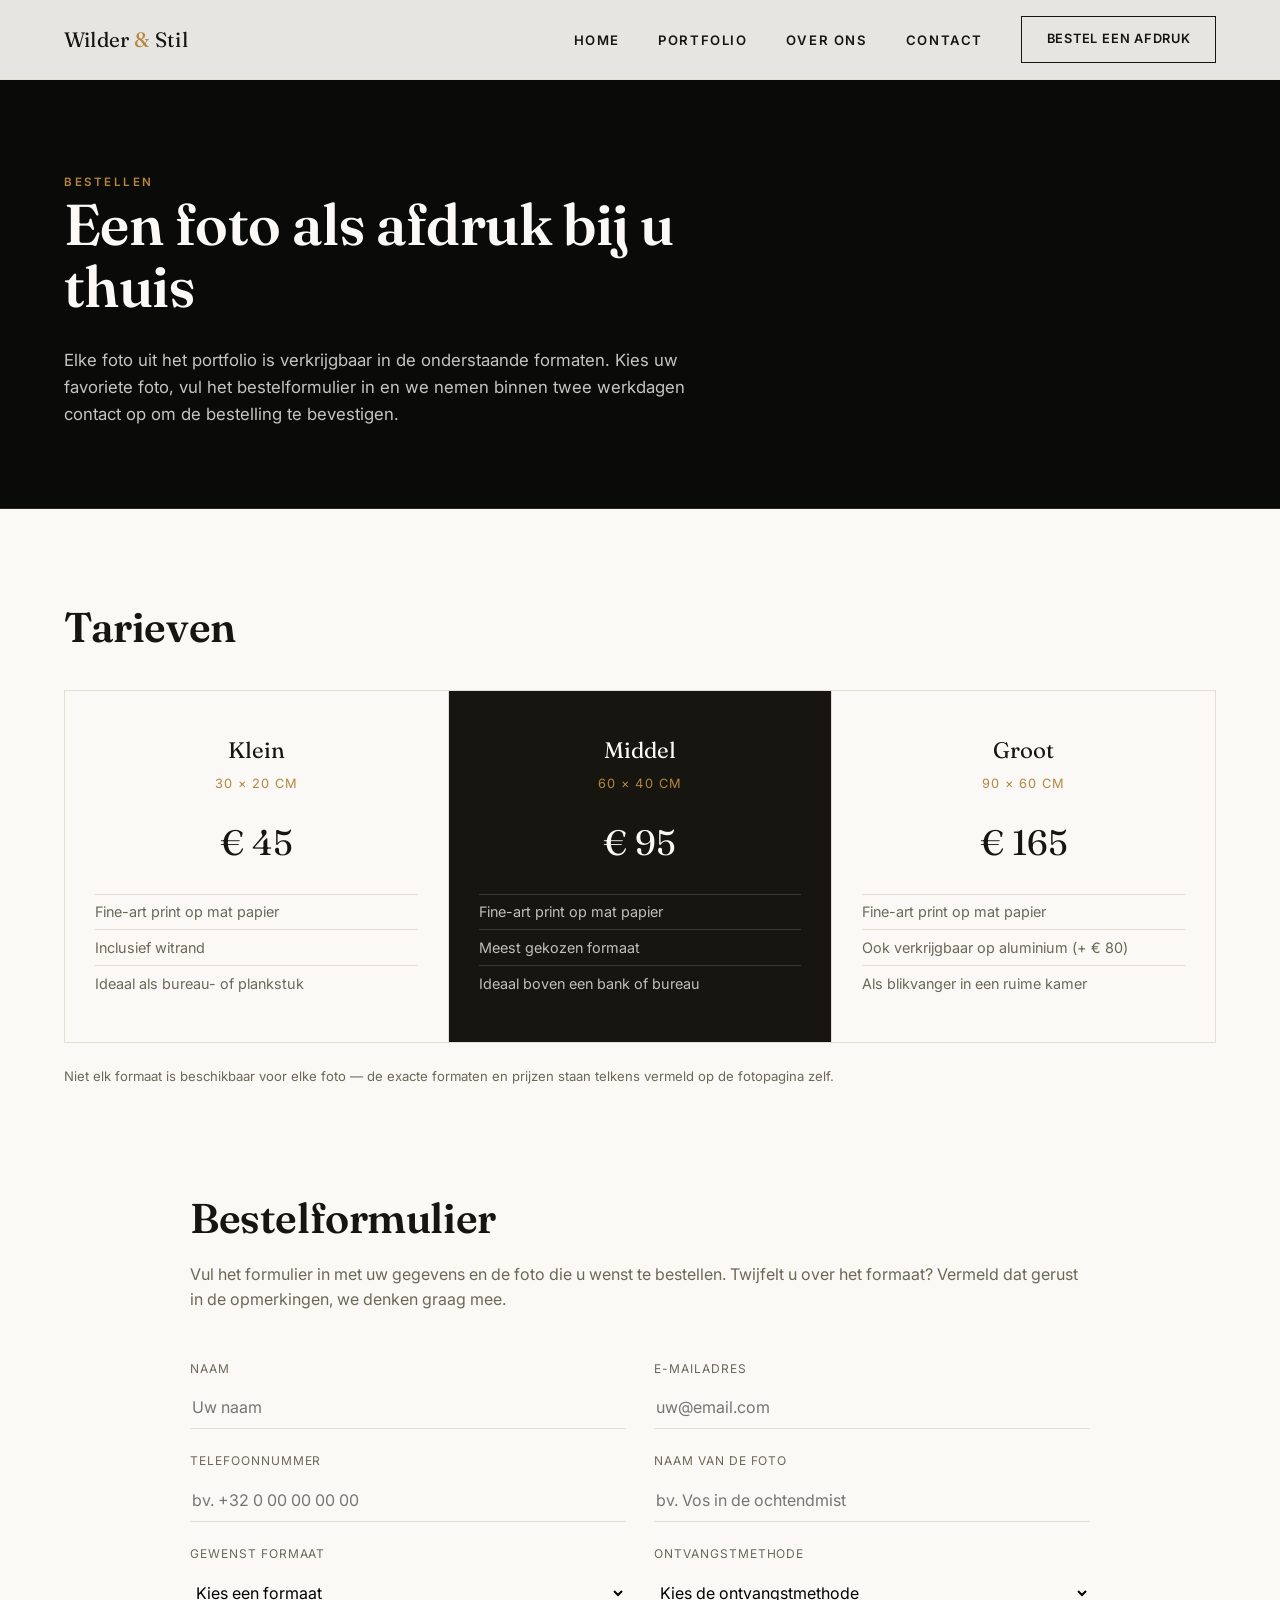
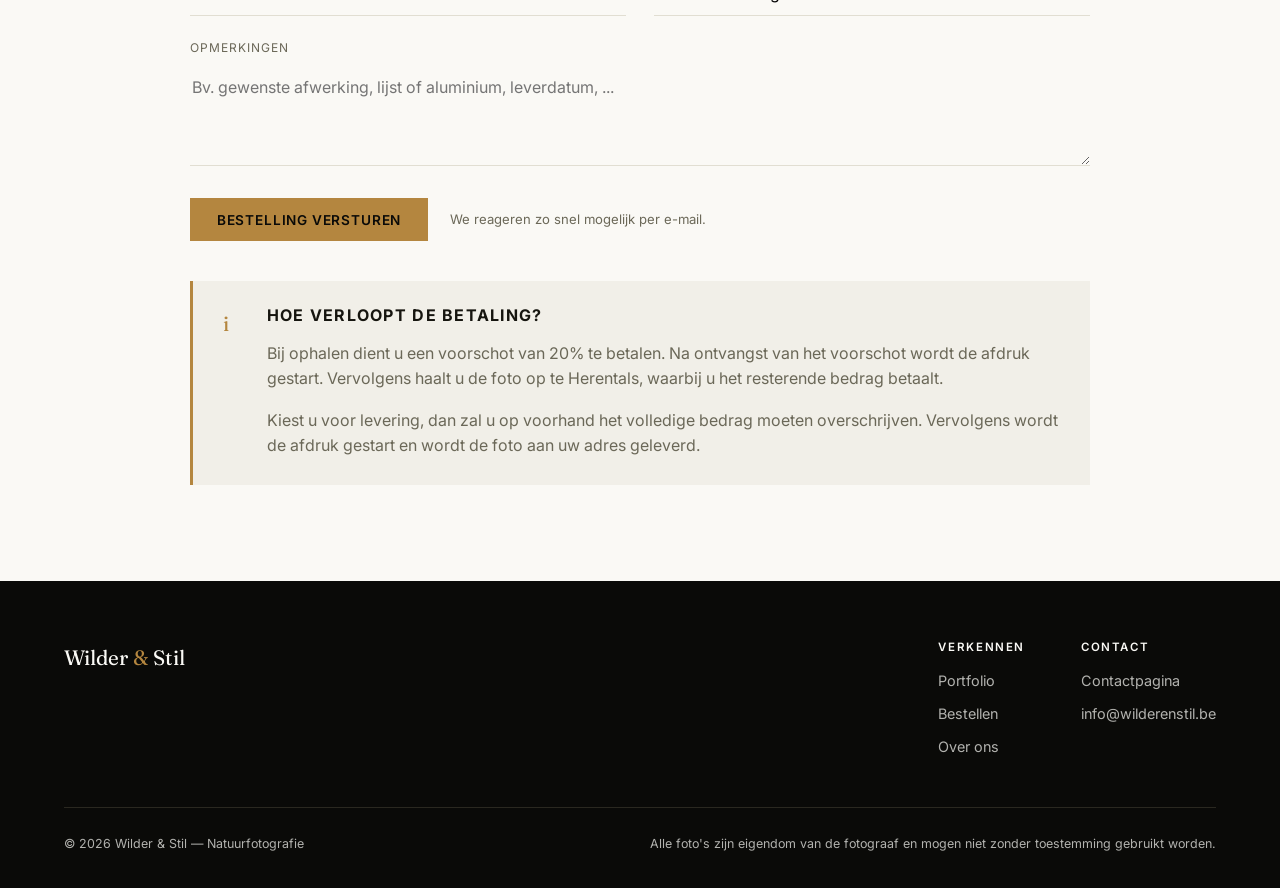
==== commit a087c9b2: "Add placeholder to naam input field" ====
--- a/bestellen.html
+++ b/bestellen.html
@@ -86,7 +86,7 @@
     <form id="bestelformulier" class="form-grid">
       <div class="veld">
         <label for="naam">Naam</label>
-        <input type="text" id="naam" name="naam" required>
+        <input type="text" id="naam" name="naam" placeholder="Uw naam" required>
       </div>
       <div class="veld">
         <label for="email">E-mailadres</label>
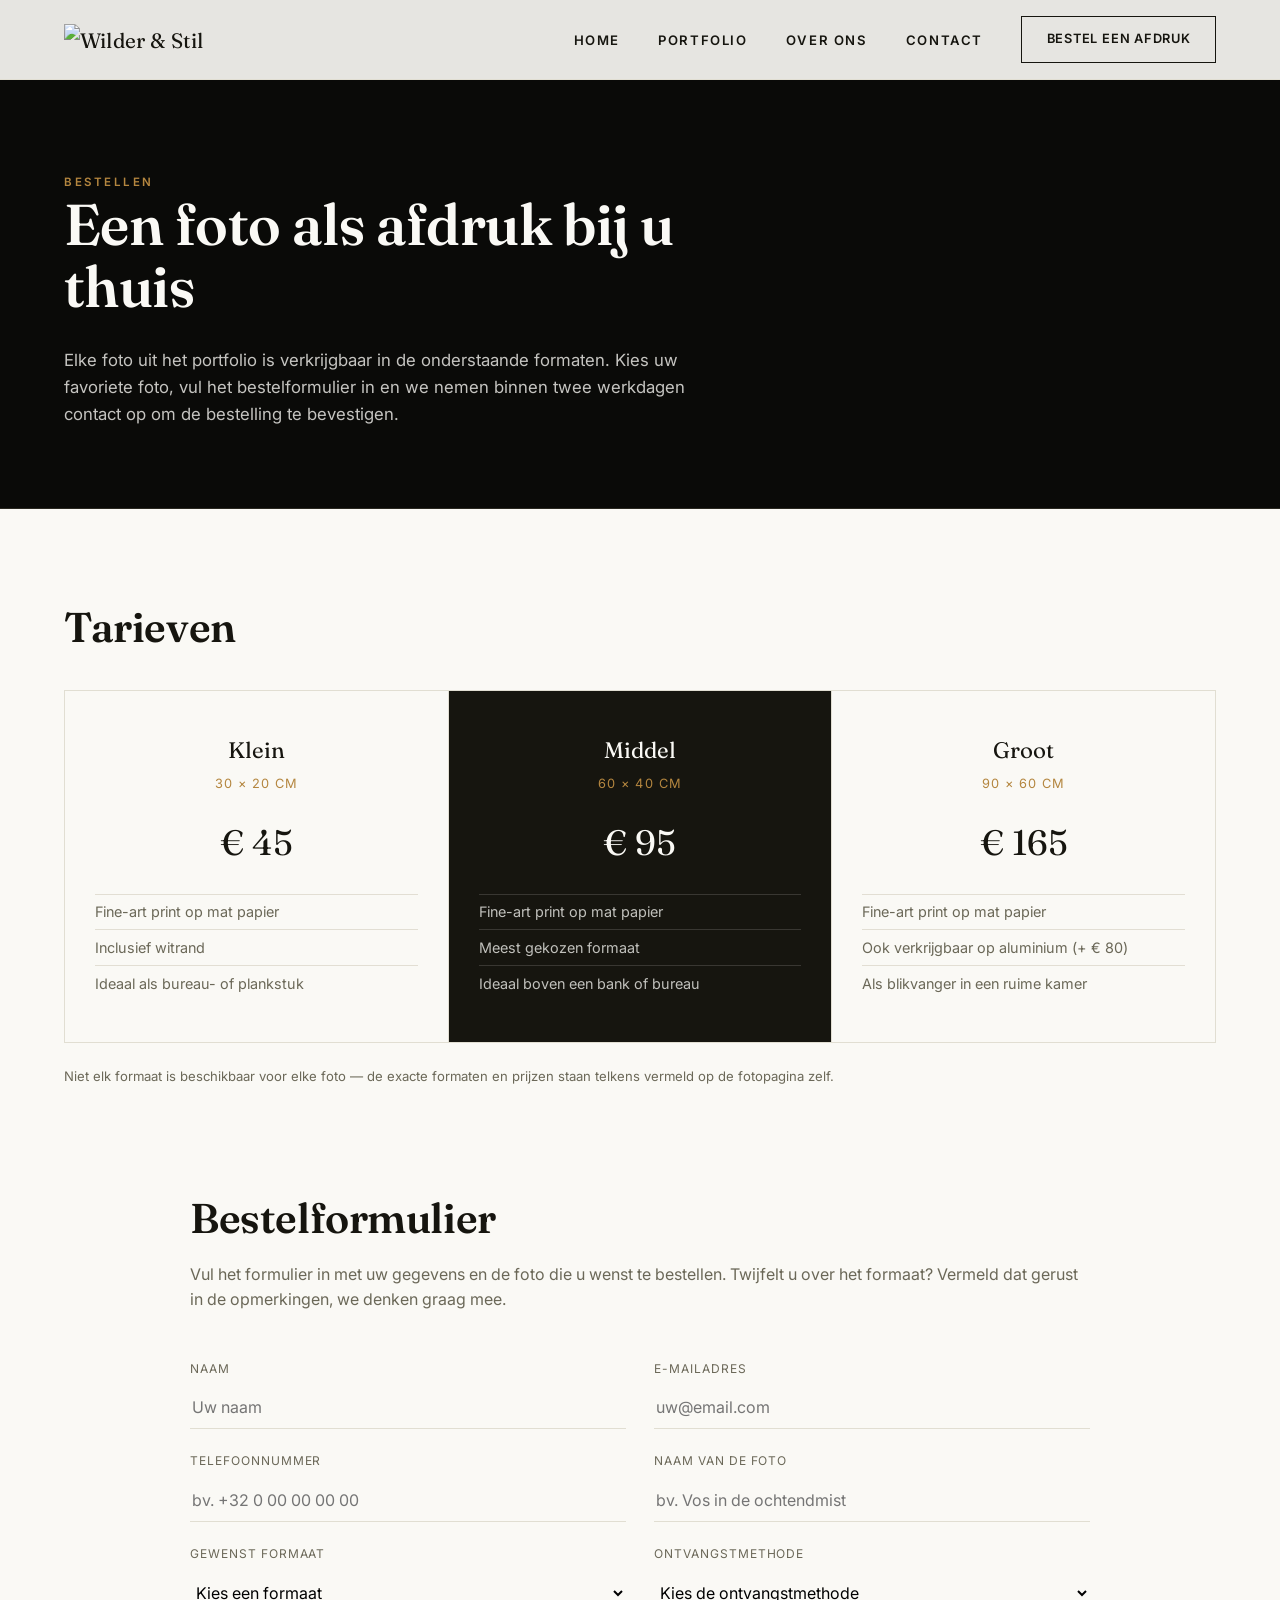
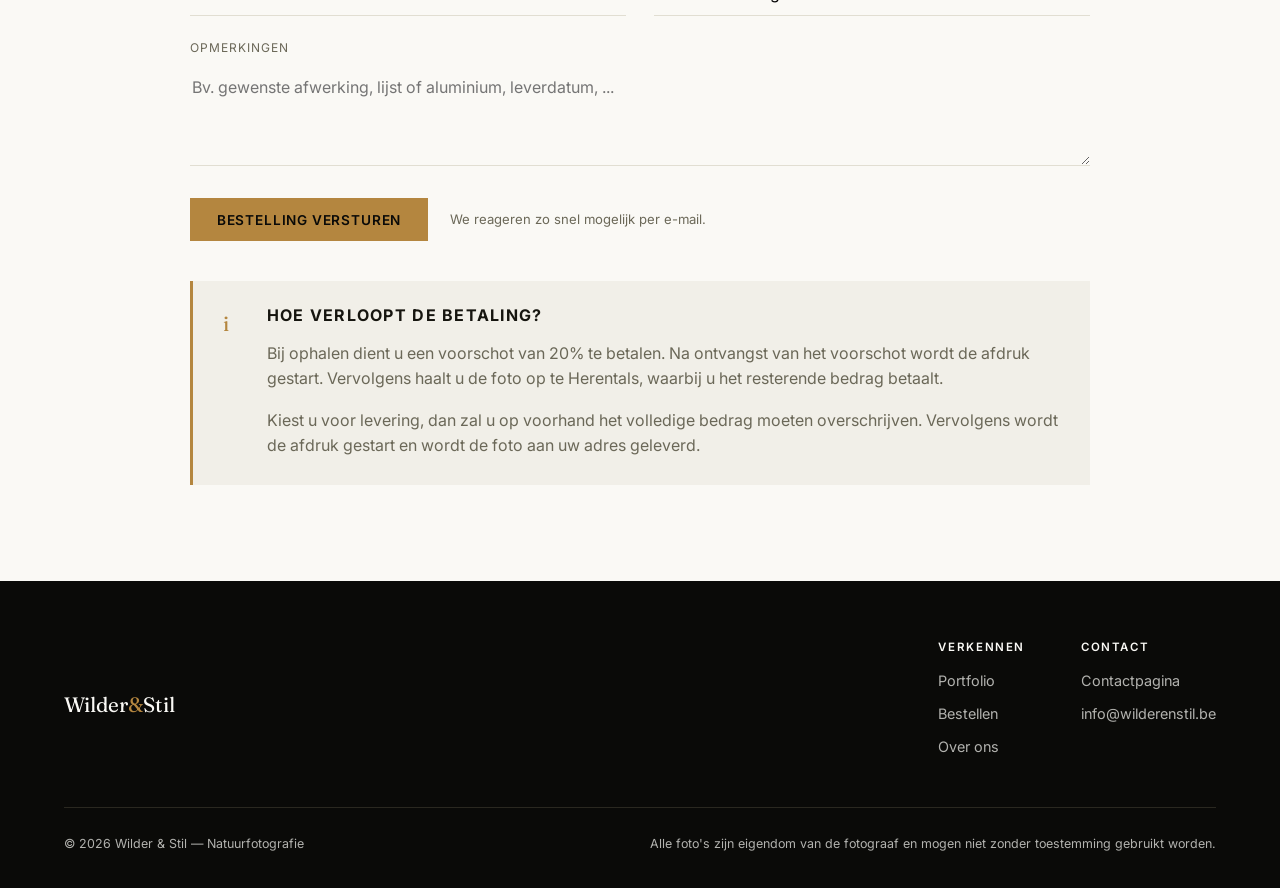
==== commit 18e4c5b3: "Replace logo text with image in header" ====
--- a/bestellen.html
+++ b/bestellen.html
@@ -12,7 +12,7 @@
 <body>
 
 <header class="site-nav is-scrolled">
-  <a href="index.html" class="logo">Wilder <span>&amp;</span> Stil</a>
+  <a href="index.html" class="logo"><img src="images/logo.png" alt="Wilder & Stil"></a>
   <button class="nav-toggle" aria-label="Menu" aria-expanded="false">☰</button>
   <nav>
     <ul class="nav-links">
--- a/css/style.css
+++ b/css/style.css
@@ -120,8 +120,17 @@
   font-family: var(--font-display);
   font-size: 1.3rem;
   letter-spacing: .01em;
+  display: inline-flex;
+  align-items: center;
 }
 .site-nav .logo span{ color: var(--c-goud); }
+.site-nav .logo img{
+  height: 38px;
+  width: auto;
+  display: block;
+  transition: height .3s var(--ease);
+}
+.site-nav.is-scrolled .logo img{ height: 30px; }
 
 .nav-links{ display:flex; align-items:center; gap: 2.4rem; }
 .nav-links > li{ position: relative; }
@@ -506,13 +515,14 @@
   font-family: var(--font-display); color: var(--c-goud); font-size:1.3rem; min-width:1.6rem;
 }
 
+/* zorgt dat #bestelformulier niet achter de vaste navigatiebalk
+   verdwijnt wanneer er via "Bestel deze foto" naartoe gesprongen wordt */
+#bestelformulier{ scroll-margin-top: 100px; }
+
 /* -------------------------------------------------------------- formulier */
 .form-grid{
   display:grid; grid-template-columns: 1fr 1fr; gap: 22px 28px;
   margin-top: 46px;
-  /* zorgt dat #bestelformulier niet achter de vaste navigatiebalk
-     verdwijnt wanneer er via "Bestel deze foto" naartoe gesprongen wordt */
-  scroll-margin-top: 110px;
 }
 .form-grid .volledig{ grid-column: 1 / -1; }
 .veld{ display:flex; flex-direction:column; gap:8px; }
@@ -545,7 +555,8 @@
   display:flex; justify-content:space-between; gap: 40px; flex-wrap:wrap;
   padding-bottom: 40px; border-bottom: 1px solid var(--c-lijn-donker);
 }
-.footer-top .logo{ font-family: var(--font-display); font-size:1.3rem; color: var(--c-ivoor); }
+.footer-top .logo{ font-family: var(--font-display); font-size:1.3rem; color: var(--c-ivoor); display:inline-flex; align-items:center; }
+.footer-top .logo img{ height: 34px; width:auto; display:block; }
 .footer-top .logo span{ color: var(--c-goud); }
 .footer-links{ display:flex; gap: 3.5rem; flex-wrap:wrap; }
 .footer-links h4{ color: var(--c-ivoor); font-size:.72rem; letter-spacing:.14em; text-transform:uppercase; font-family: var(--font-body); margin-bottom: 1rem; }
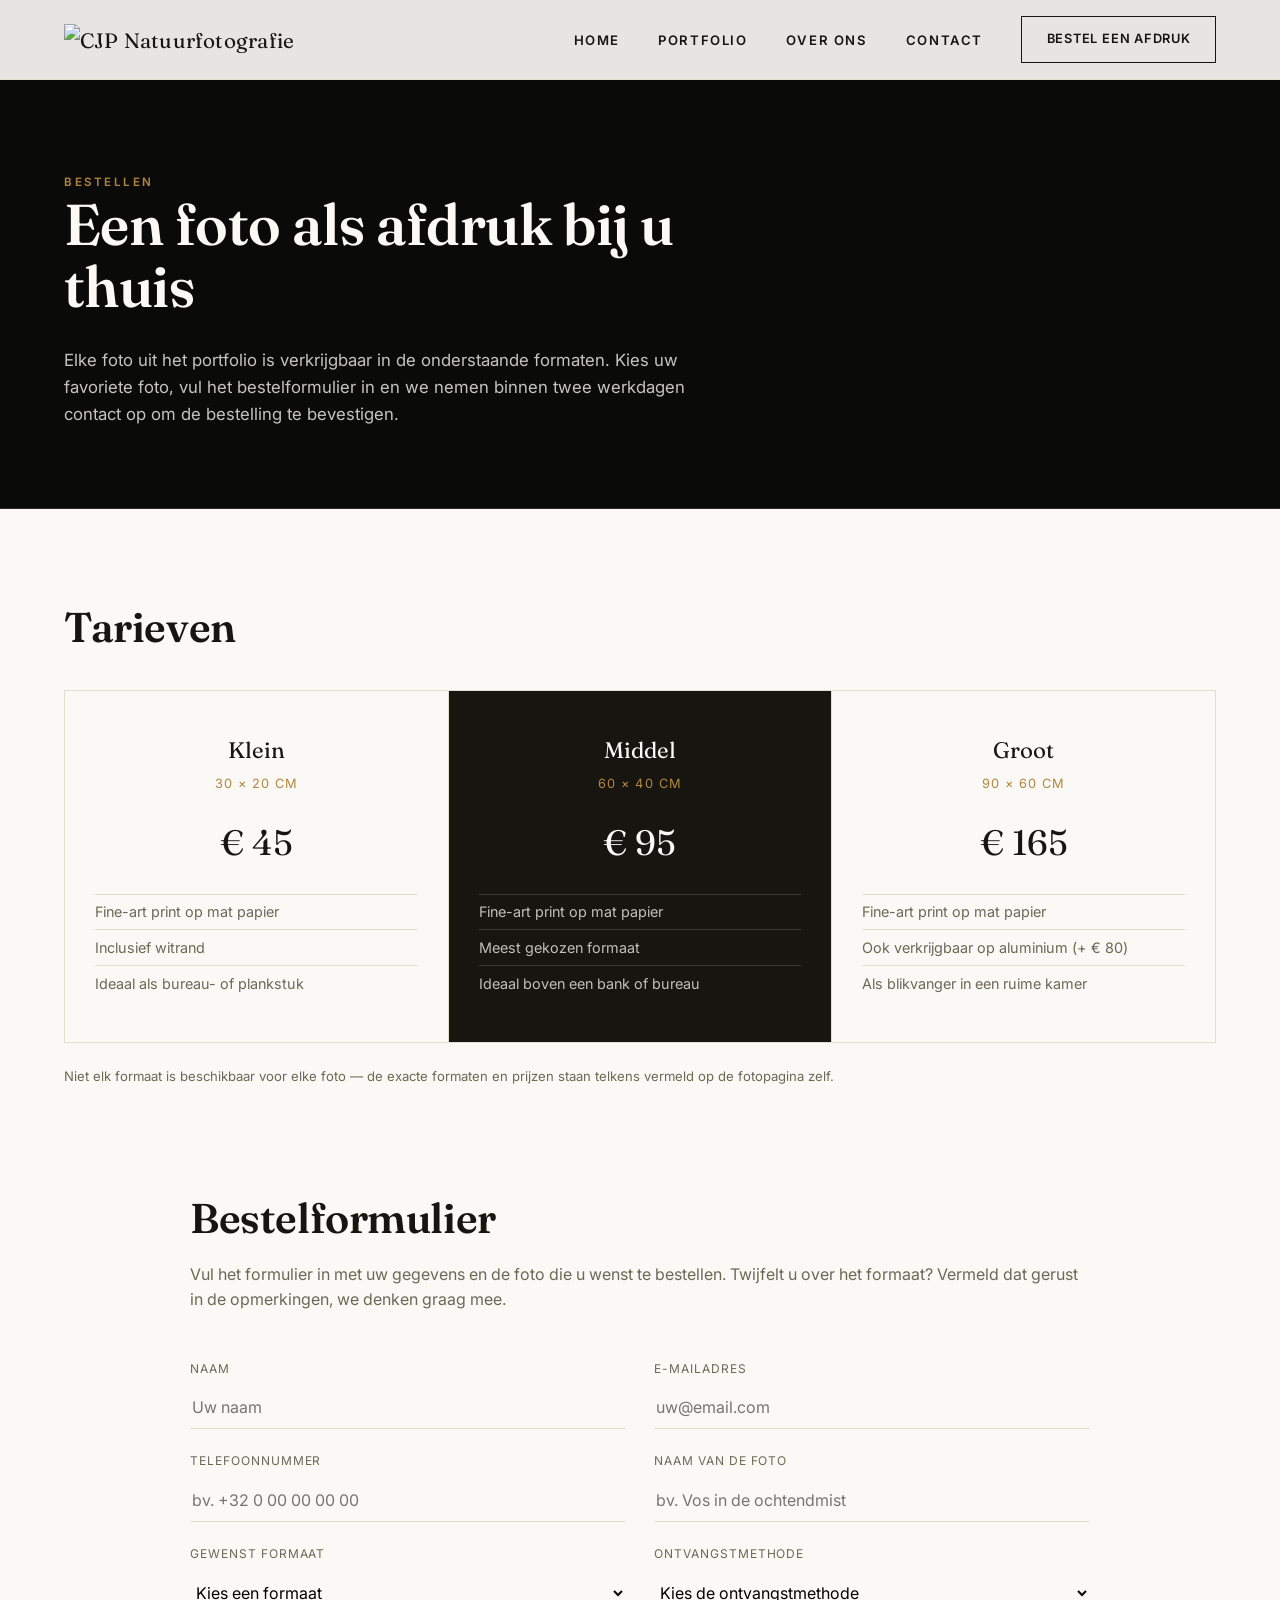
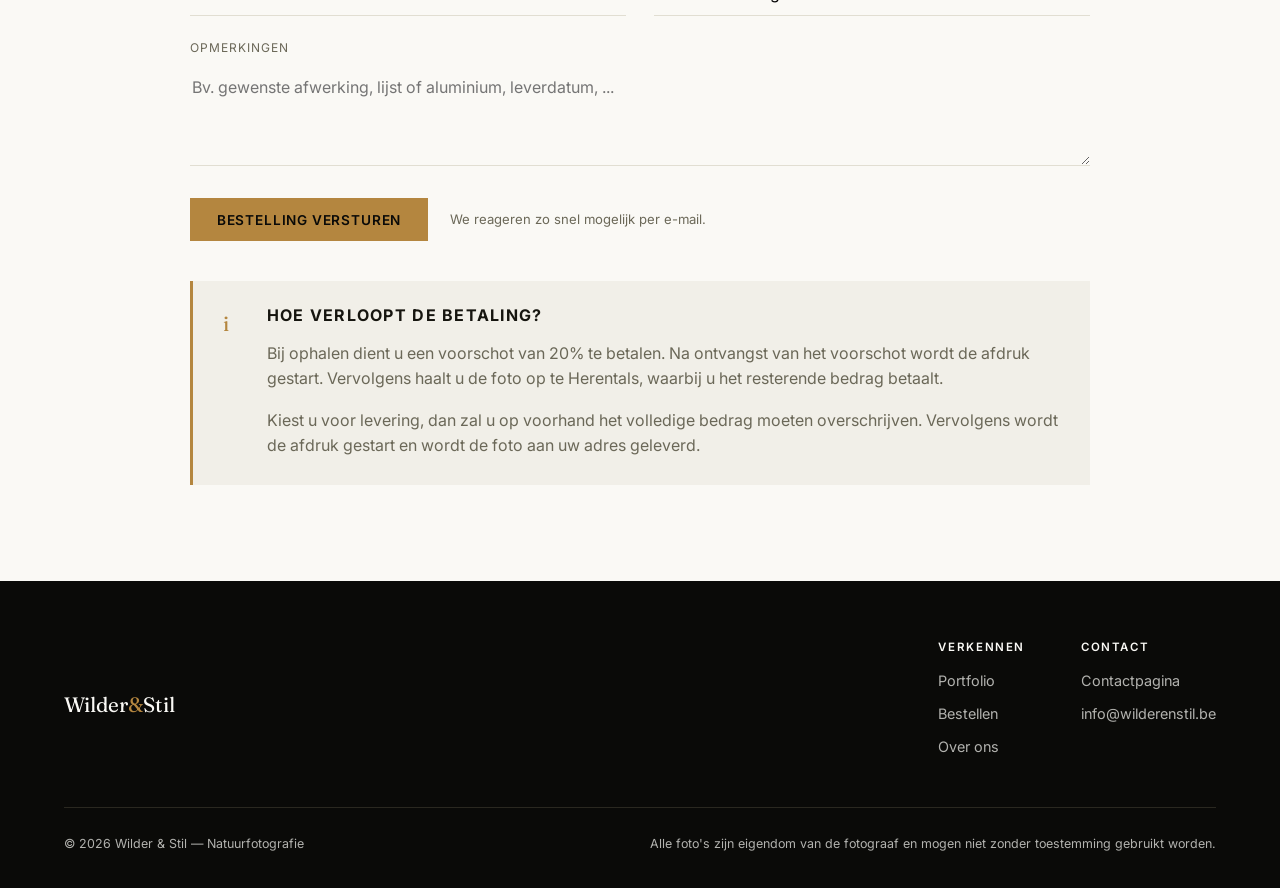
==== commit 8dcb7836: "Update logo alt text in bestellen.html" ====
--- a/bestellen.html
+++ b/bestellen.html
@@ -12,7 +12,7 @@
 <body>
 
 <header class="site-nav is-scrolled">
-  <a href="index.html" class="logo"><img src="images/logo.png" alt="Wilder & Stil"></a>
+  <a href="index.html" class="logo"><img src="images/logo.png" alt="CJP Natuurfotografie"></a>
   <button class="nav-toggle" aria-label="Menu" aria-expanded="false">☰</button>
   <nav>
     <ul class="nav-links">
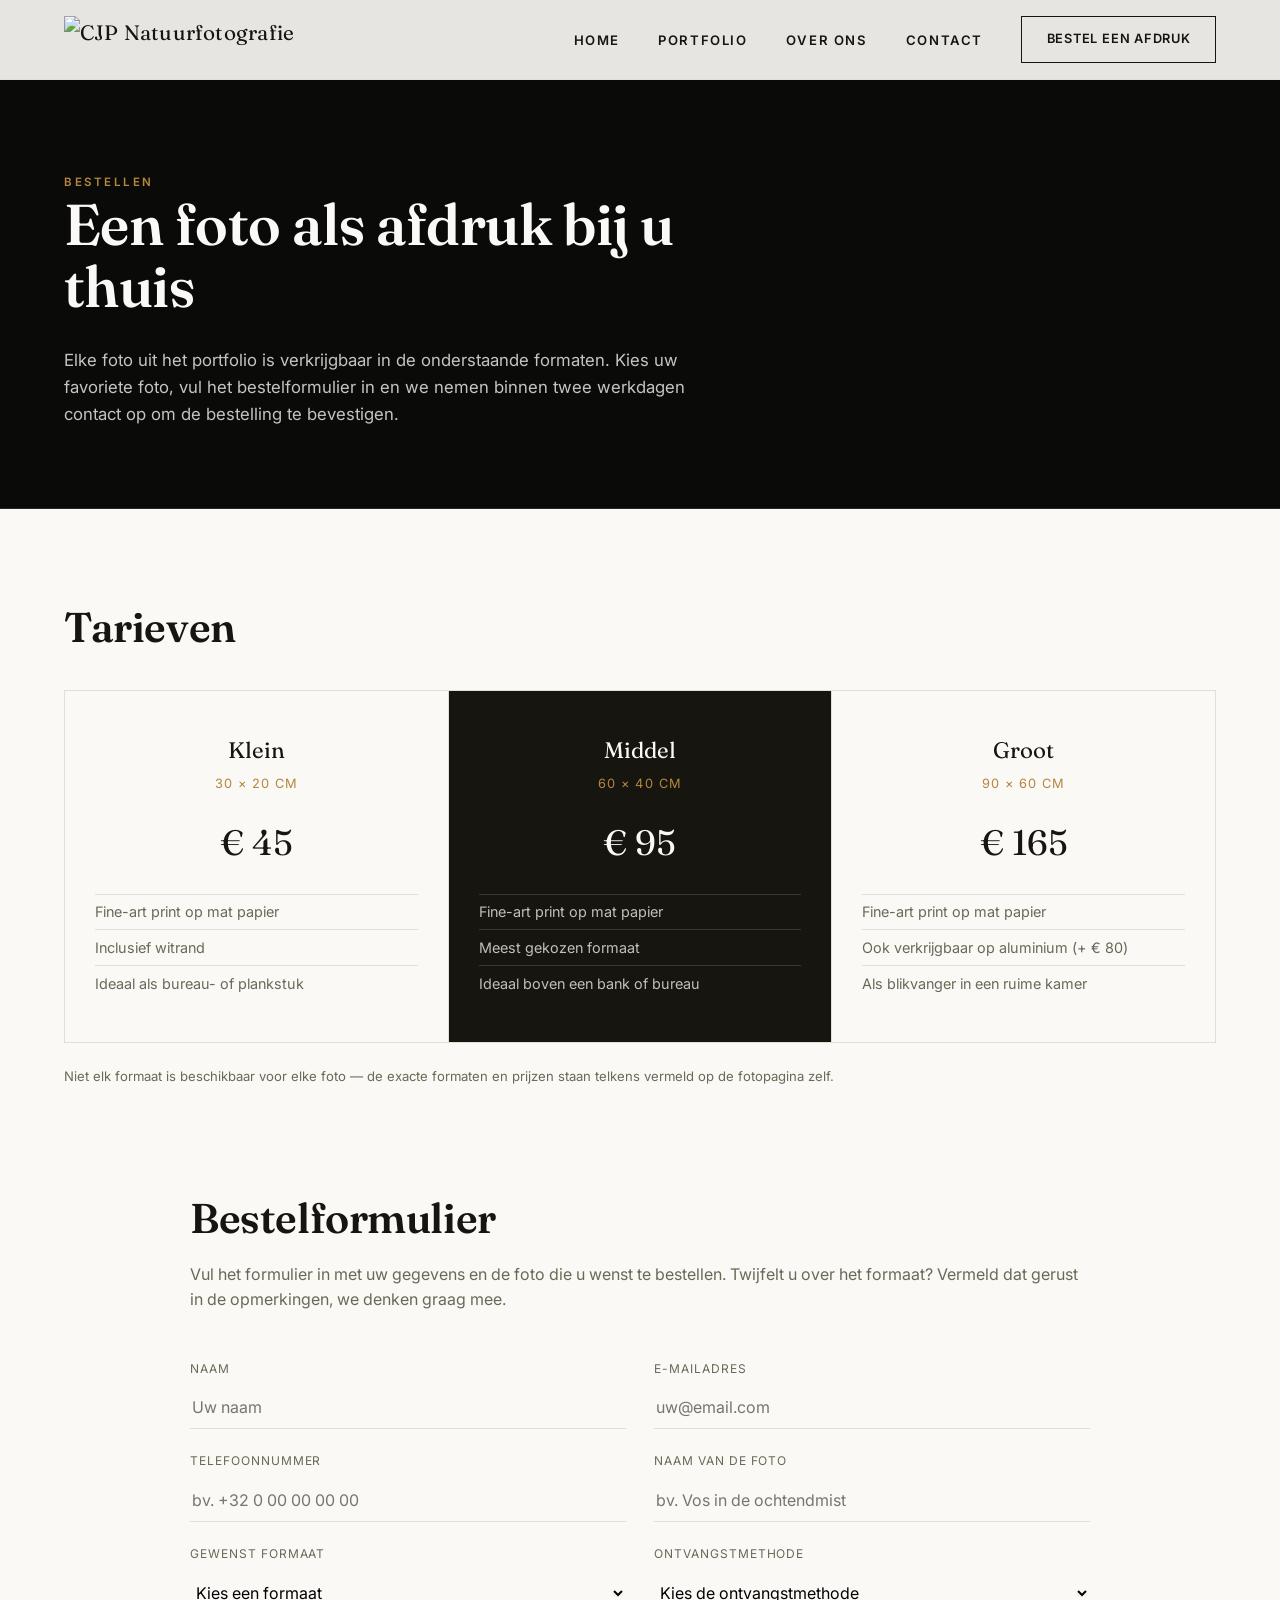
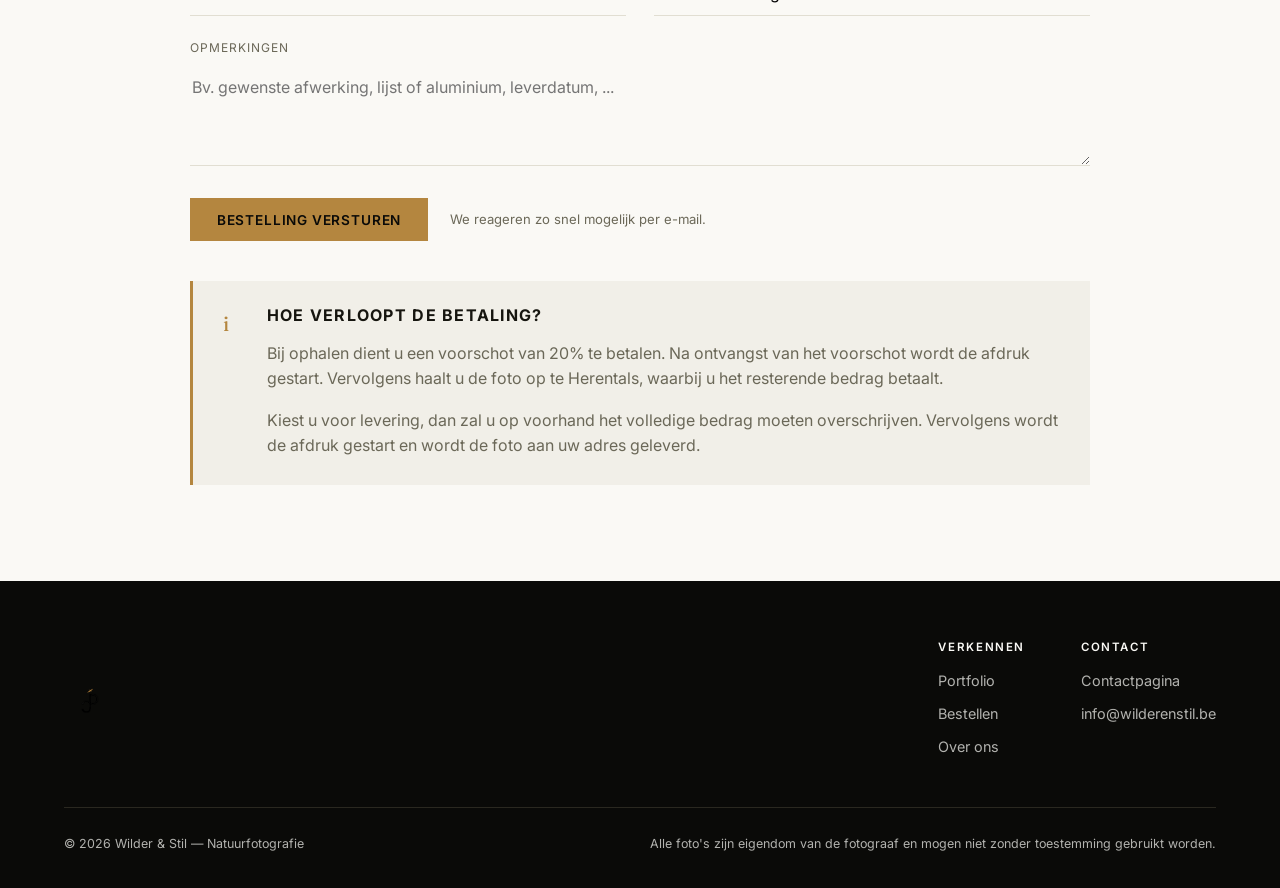
==== commit 690c345c: "Update bestellen.html" ====
--- a/bestellen.html
+++ b/bestellen.html
@@ -12,7 +12,10 @@
 <body>
 
 <header class="site-nav is-scrolled">
-  <a href="index.html" class="logo"><img src="images/logo.png" alt="CJP Natuurfotografie"></a>
+  <a href="index.html" class="logo">
+    <img class="logo-voor-zwart" src="images/logo-voor-zwart.png" alt="CJP Natuurfotografie">
+    <img class="logo-voor-wit" src="images/logo-voor-wit.png" alt="CJP Natuurfotografie">
+  </a>
   <button class="nav-toggle" aria-label="Menu" aria-expanded="false">☰</button>
   <nav>
     <ul class="nav-links">
@@ -144,7 +147,7 @@
 
 <footer class="site-footer">
   <div class="footer-top">
-    <a href="index.html" class="logo">Wilder <span>&amp;</span> Stil</a>
+    <a href="index.html" class="logo"><img src="images/logo.png" alt="CJP Natuurfotografie"></a>
     <div class="footer-links">
       <div>
         <h4>Verkennen</h4>
--- a/css/style.css
+++ b/css/style.css
@@ -124,13 +124,24 @@
   align-items: center;
 }
 .site-nav .logo span{ color: var(--c-goud); }
+
+/* Twee logobestanden: één ontworpen voor een witte/lichte achtergrond,
+   één voor een donkere achtergrond. CSS toont automatisch de juiste
+   versie: op de homepage (transparante balk over de foto) de donkere
+   versie, zodra je scrolt (effen lichte balk) de witte versie. Op alle
+   andere pagina's staat de balk altijd effen, dus daar zie je meteen
+   de witte versie. */
 .site-nav .logo img{
-  height: 38px;
+  height: 56px;
   width: auto;
   display: block;
   transition: height .3s var(--ease);
 }
-.site-nav.is-scrolled .logo img{ height: 30px; }
+.site-nav.is-scrolled .logo img{ height: 46px; }
+
+.site-nav .logo .logo-voor-wit{ display: none; }
+.site-nav.is-scrolled .logo .logo-voor-zwart{ display: none; }
+.site-nav.is-scrolled .logo .logo-voor-wit{ display: block; }
 
 .nav-links{ display:flex; align-items:center; gap: 2.4rem; }
 .nav-links > li{ position: relative; }
@@ -556,7 +567,7 @@
   padding-bottom: 40px; border-bottom: 1px solid var(--c-lijn-donker);
 }
 .footer-top .logo{ font-family: var(--font-display); font-size:1.3rem; color: var(--c-ivoor); display:inline-flex; align-items:center; }
-.footer-top .logo img{ height: 34px; width:auto; display:block; }
+.footer-top .logo img{ height: 46px; width:auto; display:block; }
 .footer-top .logo span{ color: var(--c-goud); }
 .footer-links{ display:flex; gap: 3.5rem; flex-wrap:wrap; }
 .footer-links h4{ color: var(--c-ivoor); font-size:.72rem; letter-spacing:.14em; text-transform:uppercase; font-family: var(--font-body); margin-bottom: 1rem; }
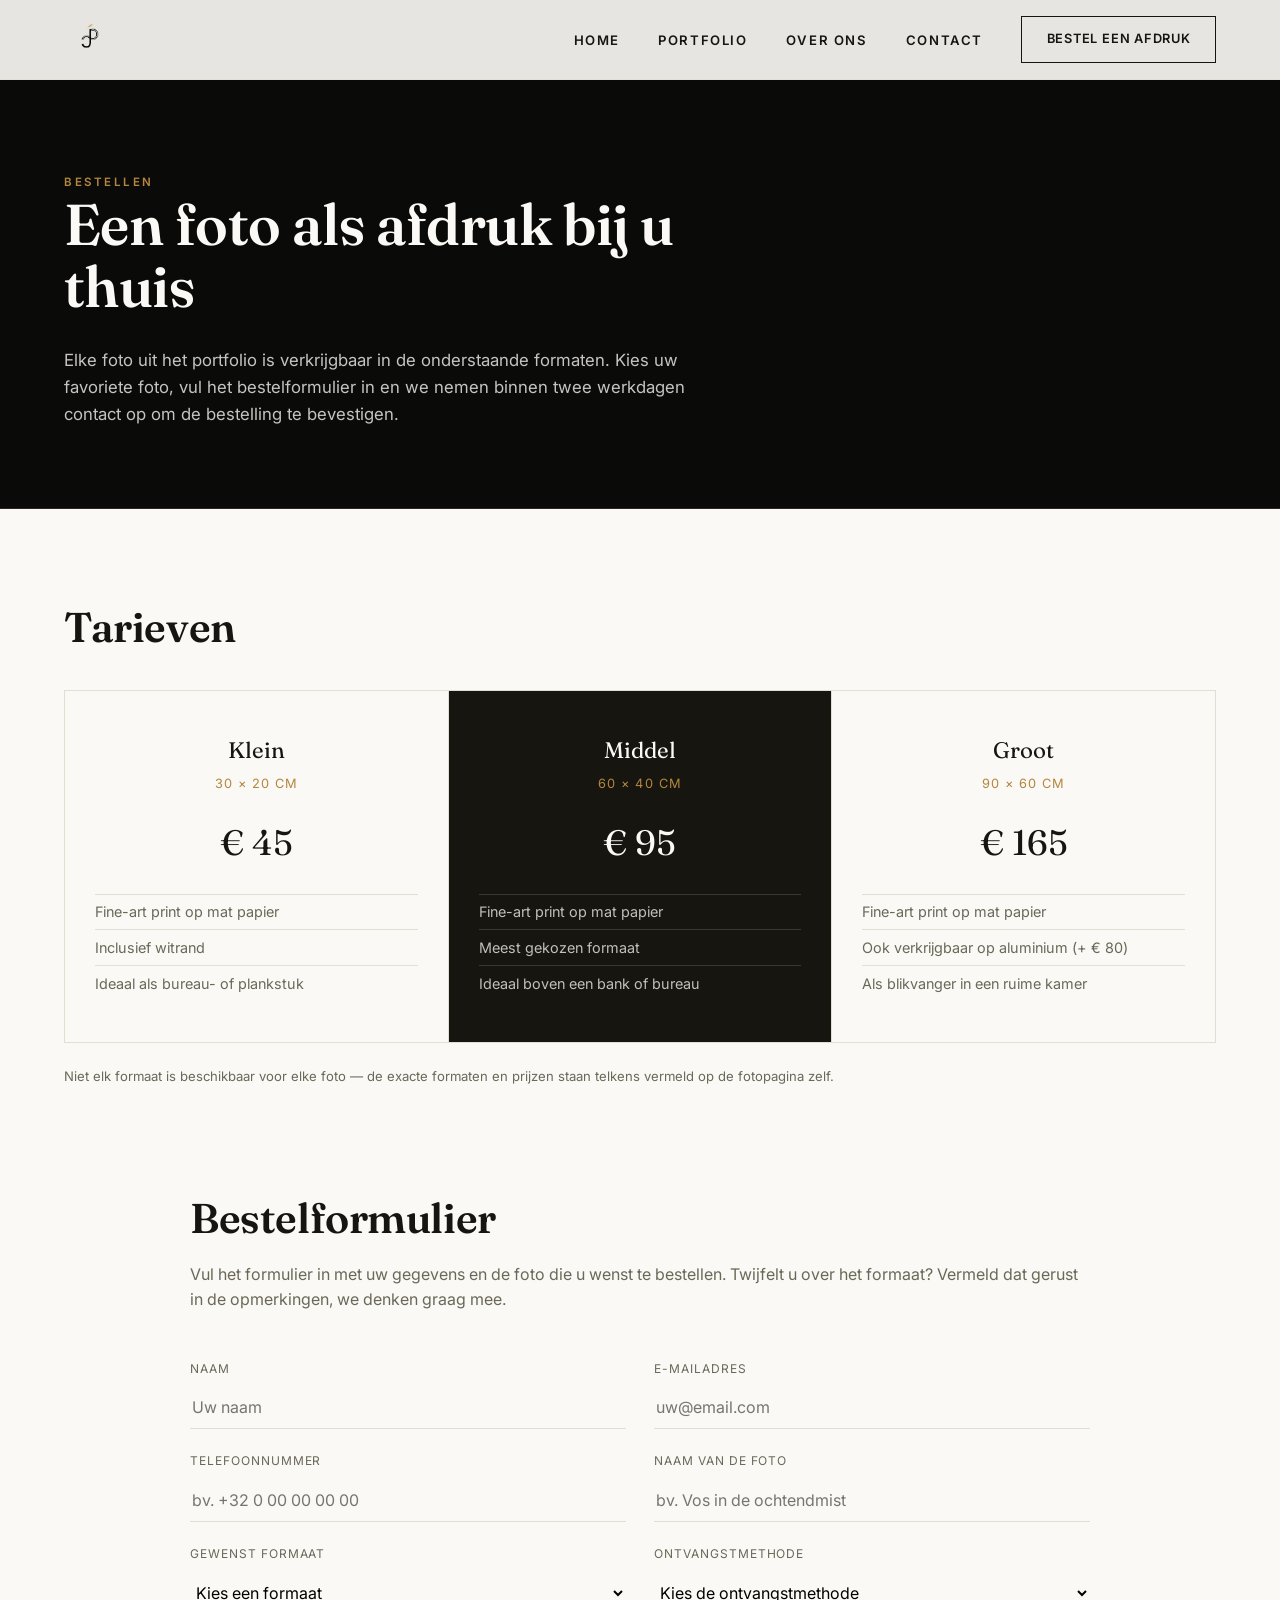
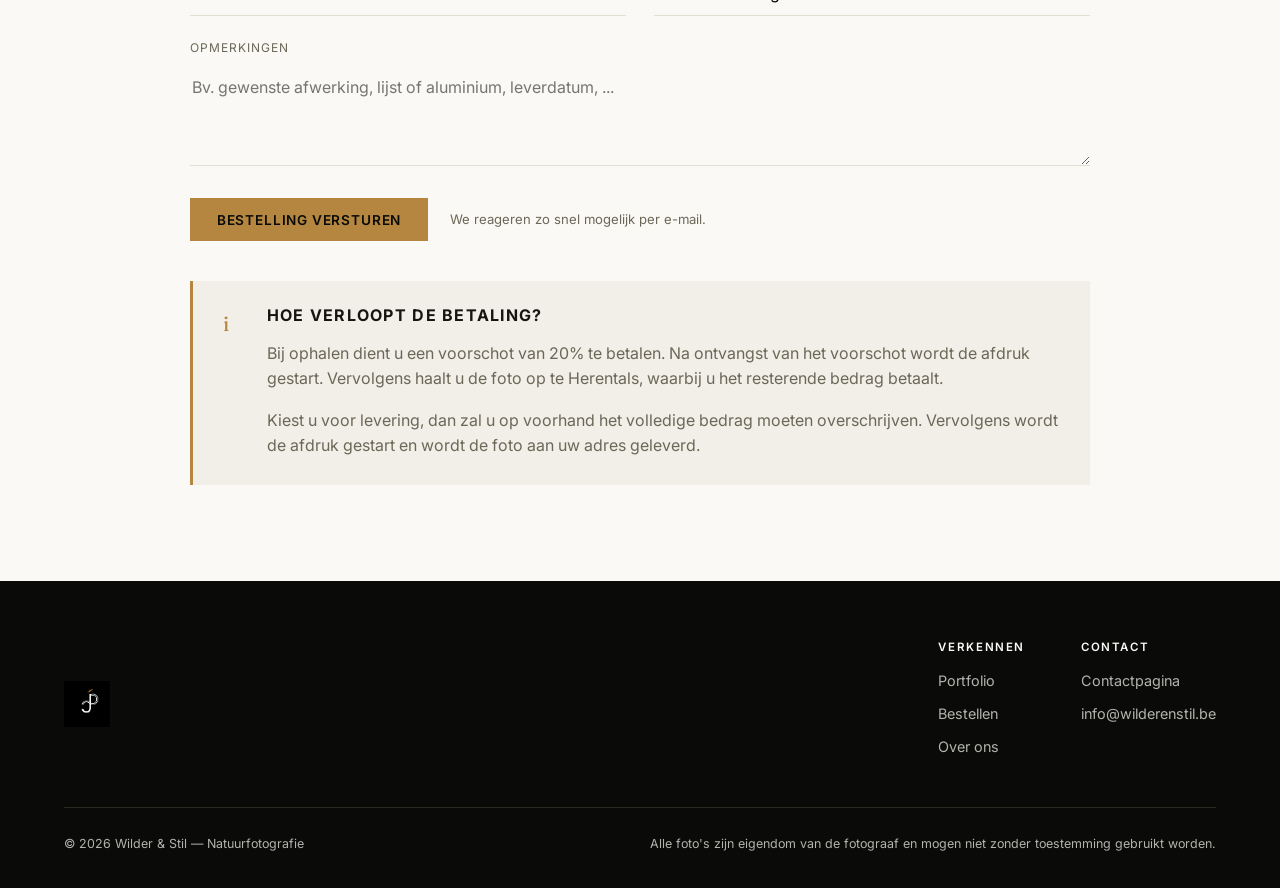
==== commit 6d07f0ff: "Update logo image in footer for better visibility" ====
--- a/bestellen.html
+++ b/bestellen.html
@@ -147,7 +147,7 @@
 
 <footer class="site-footer">
   <div class="footer-top">
-    <a href="index.html" class="logo"><img src="images/logo.png" alt="CJP Natuurfotografie"></a>
+    <a href="index.html" class="logo"><img src="images/logo-voor-zwart.png" alt="CJP Natuurfotografie"></a>
     <div class="footer-links">
       <div>
         <h4>Verkennen</h4>
--- a/css/style.css
+++ b/css/style.css
@@ -362,17 +362,22 @@
 .page-header p.lead{ max-width: 58ch; color: rgba(250,249,245,.78); font-size: 1.05rem; }
 .page-header.licht p.lead{ color: var(--c-tekst-zacht); }
 
-/* ============================================================== PORTFOLIO — categorieën overzicht */
+/* ============================================================== PORTFOLIO — categorieën overzicht
+   Met witruimte tussen de categorieën en voldoende ruimte aan de
+   buitenkant, gecentreerd op de pagina. */
 .cat-grid{
   display:grid;
   grid-template-columns: repeat(3, 1fr);
-  gap: 2px;
-  background: var(--c-lijn-licht);
+  gap: 28px;
+  max-width: var(--maxw);
+  margin: 0 auto;
+  padding: 36px var(--pad) 40px;
 }
 .cat-card{
   position:relative;
   aspect-ratio: 3/4;
   overflow:hidden;
+  border-radius: 16px;
   background: var(--c-noir);
   display:block;
 }
@@ -391,8 +396,8 @@
 }
 .cat-card .label .eyebrow{ display:block; margin-bottom:.3rem; }
 .cat-card .label h3{ font-size: 1.5rem; margin:0; }
-@media (max-width: 860px){ .cat-grid{ grid-template-columns: 1fr 1fr; } }
-@media (max-width: 560px){ .cat-grid{ grid-template-columns: 1fr; } }
+@media (max-width: 860px){ .cat-grid{ grid-template-columns: 1fr 1fr; gap: 20px; } }
+@media (max-width: 560px){ .cat-grid{ grid-template-columns: 1fr; gap: 20px; } }
 
 /* ============================================================== FILTERS (categoriepagina) */
 .filter-bar{
@@ -418,23 +423,27 @@
 .chip-reset{ font-size:.75rem; color: var(--c-goud-dim); text-decoration: underline; margin-left:auto; background:none; border:0; }
 
 /* ============================================================== FOTOGRID
-   Grote, brede foto's (de meeste natuurfoto's zijn liggend), twee naast
-   elkaar op desktop, edge-to-edge over het volle scherm. */
+   Twee kolommen op desktop, elke foto in haar eigen, natuurlijke
+   formaat (geen uitsnede) — liggende en staande foto's door elkaar.
+   Foto's die boven elkaar in dezelfde kolom staan, sluiten mooi aan
+   met een vaste tussenmarge. */
 .photo-grid{
-  display:grid;
-  grid-template-columns: repeat(2, 1fr);
-  gap: 4px;
-  padding: 4px;
-  width: 100%;
+  column-count: 2;
+  column-gap: 36px;
+  max-width: 1560px;
+  margin: 0 auto;
+  padding: 64px var(--pad) 90px;
 }
 .photo-card{
   position:relative;
-  aspect-ratio: 3/2;
+  display:block;
+  break-inside: avoid;
+  margin-bottom: 36px;
   overflow:hidden;
+  border-radius: 16px;
   background: var(--c-lijn-licht);
-  display:block;
-}
-.photo-card img{ width:100%; height:100%; object-fit:cover; transition: transform 1s var(--ease); }
+}
+.photo-card img{ width:100%; height:auto; display:block; transition: transform 1s var(--ease); }
 .photo-card:hover img{ transform: scale(1.05); }
 .photo-card .titel-strip{
   position:absolute; left:0; right:0; bottom:0;
@@ -451,8 +460,8 @@
 .empty-state.zichtbaar{ display:block; }
 
 @media (max-width: 860px){
-  .photo-grid{ grid-template-columns: 1fr; }
-  .photo-card{ aspect-ratio: 4/3; }
+  .photo-grid{ column-count: 1; padding: 32px var(--pad) 70px; }
+  .photo-card{ margin-bottom: 24px; }
   .photo-card .titel-strip{ font-size: 1.05rem; padding: 18px 20px; }
 }
 
@@ -462,7 +471,7 @@
   grid-template-columns: 1.5fr 1fr;
   gap: 0;
 }
-.foto-detail .foto-groot{ background: var(--c-noir); }
+.foto-detail .foto-groot{ background: var(--c-noir); border-radius: 16px; overflow:hidden; }
 .foto-detail .foto-groot img{ width:100%; height:100%; object-fit:cover; max-height: 86vh; }
 .foto-detail .foto-info{
   padding: clamp(36px, 5vw, 76px);
@@ -577,7 +586,7 @@
 
 /* ============================================================== over ons / contact korte teksten */
 .duo-kolom{ display:grid; grid-template-columns: .9fr 1.1fr; gap: 56px; align-items:center; }
-.duo-kolom img{ width:100%; height:100%; object-fit:cover; aspect-ratio: 4/5; }
+.duo-kolom img{ width:100%; height:100%; object-fit:cover; aspect-ratio: 4/5; border-radius: 16px; }
 @media (max-width: 860px){ .duo-kolom{ grid-template-columns:1fr; } }
 
 .contact-grid{ display:grid; grid-template-columns: 1fr 1fr; gap: 60px; }
